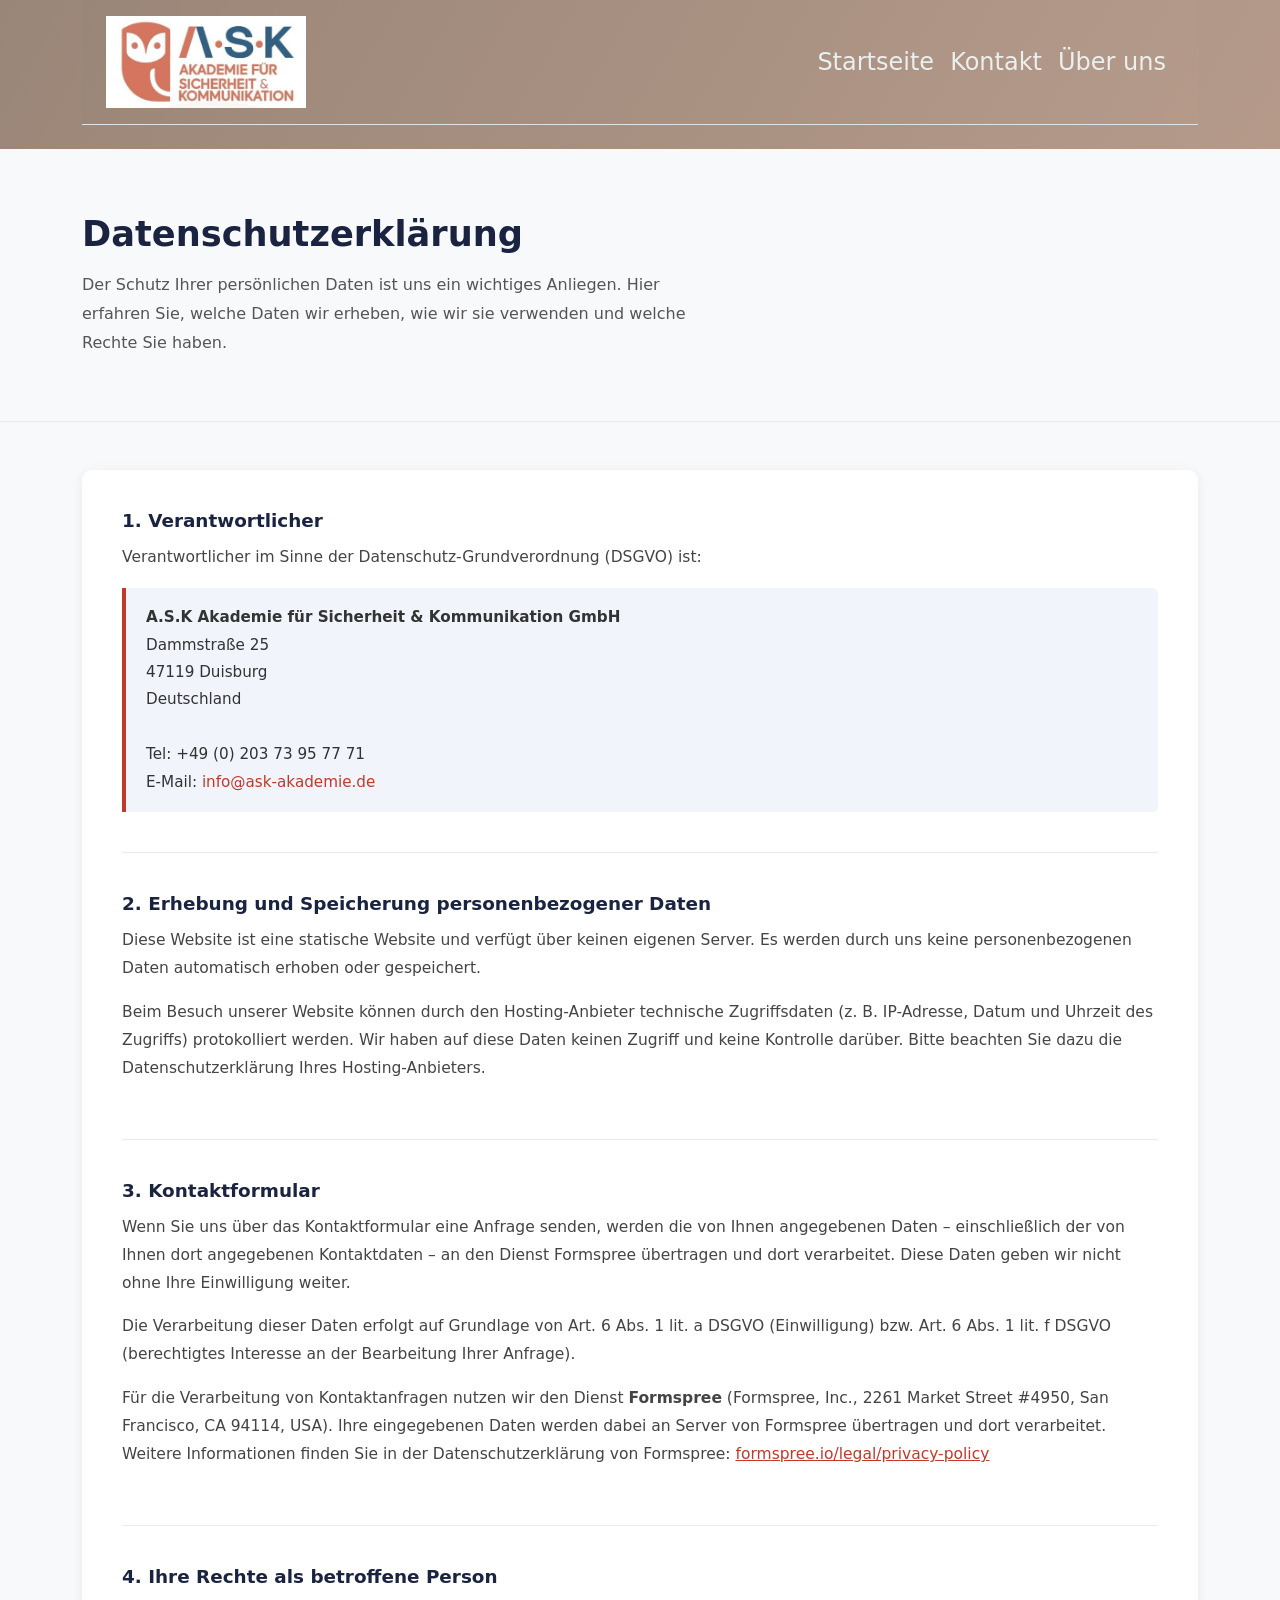
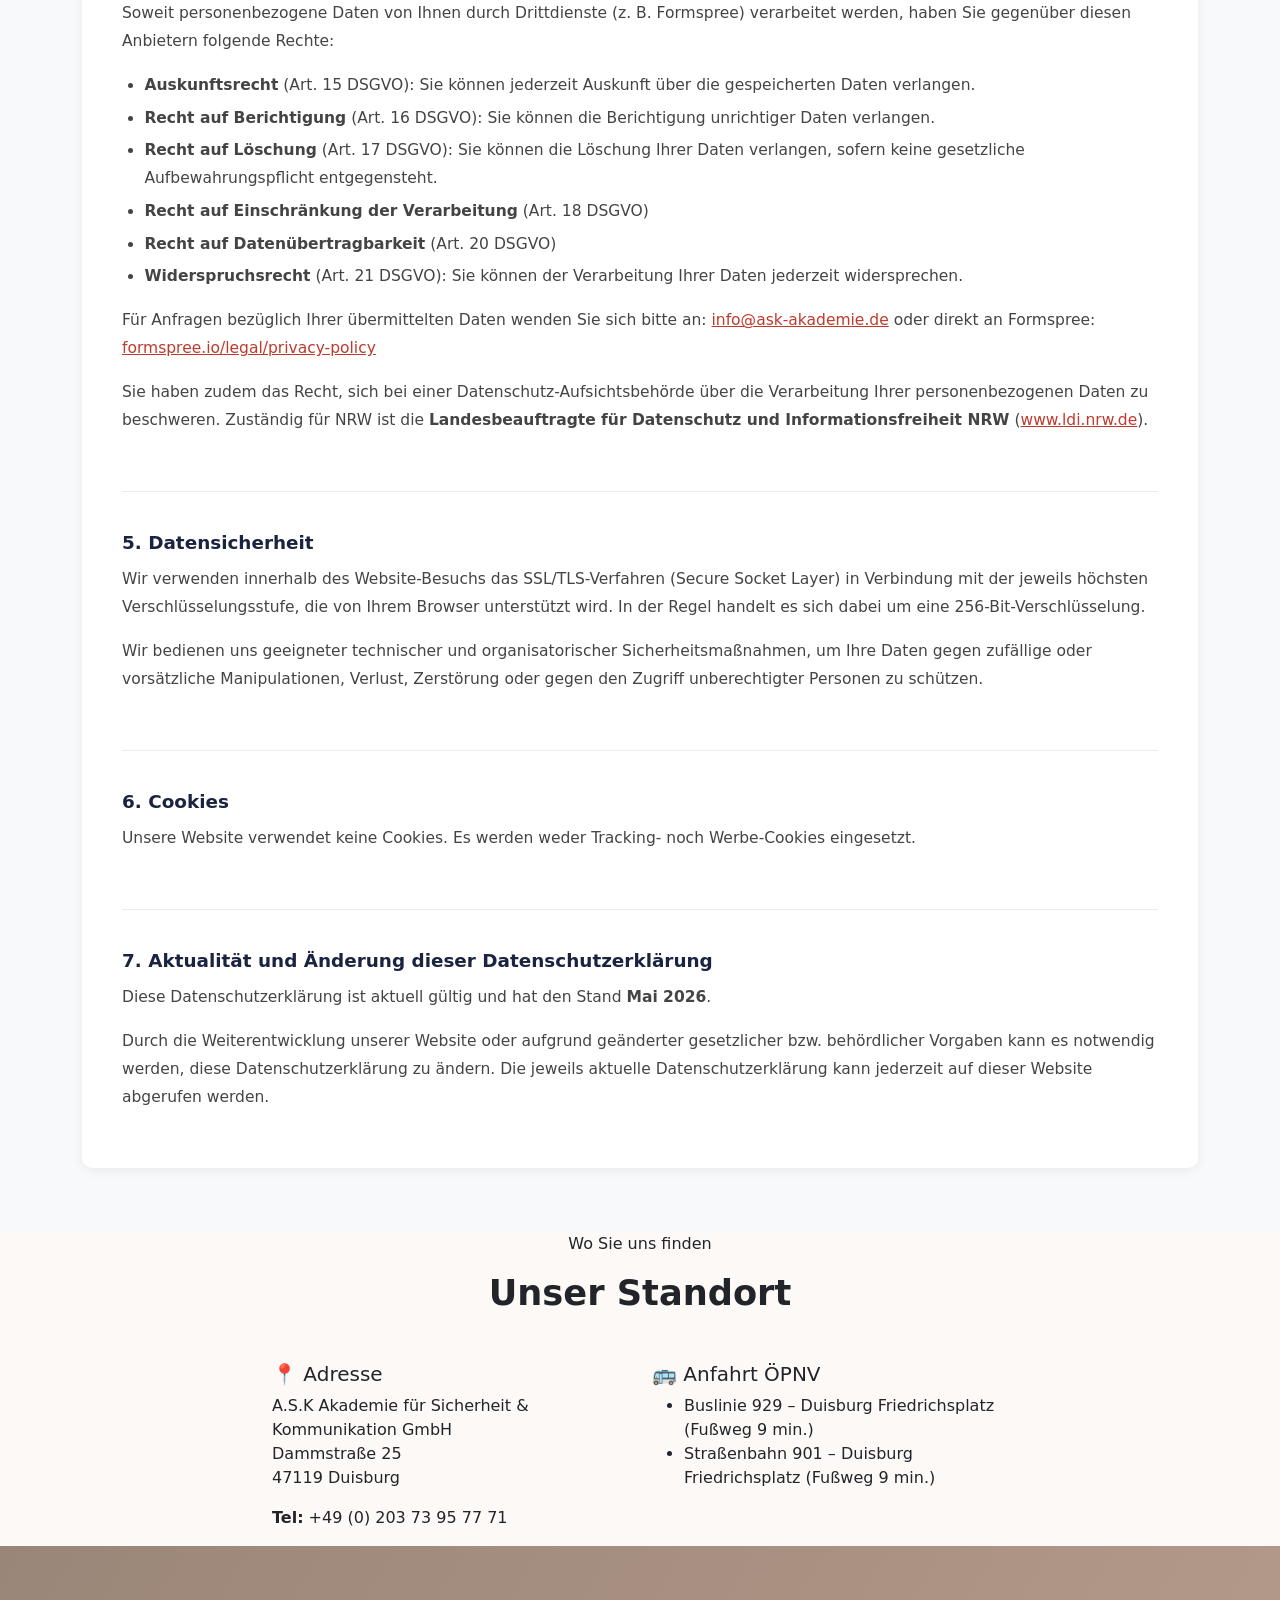
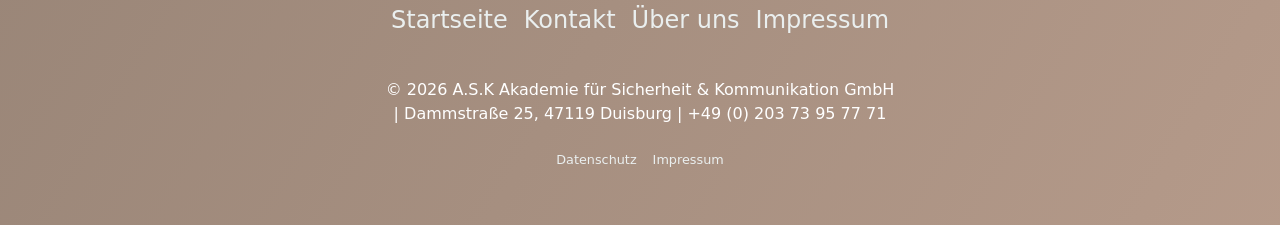
==== datenschutz.html @ 73c60afe "Add Datenschutzerklärung and Impressum pages; remove Leistungen page and update navigation" ====
<!doctype html>
<html lang="de">
  <head>
    <meta charset="UTF-8" />
    <meta name="viewport" content="width=device-width, initial-scale=1.0" />
    <title>Datenschutzerklärung | A.S.K Akademie</title>
    <link
      href="https://cdn.jsdelivr.net/npm/bootstrap@5.3.8/dist/css/bootstrap.min.css"
      rel="stylesheet"
      integrity="sha384-sRIl4kxILFvY47J16cr9ZwB07vP4J8+LH7qKQnuqkuIAvNWLzeN8tE5YBujZqJLB"
      crossorigin="anonymous"
    />
    <link rel="stylesheet" href="./css/style.css" />
    <link rel="stylesheet" href="./css/imp-dat.css" />
  </head>

  <body class="d-flex flex-column min-vh-100">
    <!-- Header -->
    <section class="gradient-background">
      <div class="container">
        <header
          class="navbar d-flex align-items-center justify-content-between py-3 px-4 mb-4 border-bottom gradient-background"
        >
          <a
            href="./index.html"
            class="d-inline-flex link-body-emphasis text-decoration-none"
          >
            <img class="logo" src="./assets/images/logo.png" alt="Logo" />
          </a>
          <button
            class="navbar-toggler d-md-none"
            type="button"
            data-bs-toggle="collapse"
            data-bs-target="#navMenu"
          >
            <span class="navbar-toggler-icon"></span>
          </button>
          <ul class="nav d-none d-md-flex" id="navDesktop">
            <li class="nav-item">
              <a href="index.html" class="nav-link px-2">Startseite</a>
            </li>
            <li class="nav-item">
              <a href="./kontakt.html" class="nav-link px-2">Kontakt</a>
            </li>
            <li class="nav-item">
              <a href="./uber-uns.html" class="nav-link px-2">Über uns</a>
            </li>
          </ul>
          <div class="collapse w-100 d-md-none" id="navMenu">
            <ul class="nav flex-column mt-2 text-end">
              <li class="nav-item">
                <a href="index.html" class="nav-link px-2">Startseite</a>
              </li>
              <li class="nav-item">
                <a href="./kontakt.html" class="nav-link px-2">Kontakt</a>
              </li>
              <li class="nav-item">
                <a href="./uber-uns.html" class="nav-link px-2">Über uns</a>
              </li>
            </ul>
          </div>
        </header>
      </div>
    </section>

    <main class="flex-grow-1">
      <!-- Hero -->
      <section class="hero-datenschutz">
        <div class="container">
          <h1>Datenschutzerklärung</h1>
          <p class="mt-3">
            Der Schutz Ihrer persönlichen Daten ist uns ein wichtiges Anliegen.
            Hier erfahren Sie, welche Daten wir erheben, wie wir sie verwenden
            und welche Rechte Sie haben.
          </p>
        </div>
      </section>

      <!-- Inhalt -->
      <section class="datenschutz-content">
        <div class="container">
          <div class="datenschutz-card">
            <!-- 1. Verantwortlicher -->
            <div class="section-block">
              <h2>1. Verantwortlicher</h2>
              <p>
                Verantwortlicher im Sinne der Datenschutz-Grundverordnung
                (DSGVO) ist:
              </p>
              <div class="info-box">
                <strong
                  >A.S.K Akademie für Sicherheit & Kommunikation GmbH</strong
                ><br />
                Dammstraße 25<br />
                47119 Duisburg<br />
                Deutschland<br /><br />
                Tel: +49 (0) 203 73 95 77 71<br />
                E-Mail:
                <a href="mailto:info@ask-akademie.de">info@ask-akademie.de</a>
              </div>
            </div>

            <!-- 2. Erhebung und Speicherung -->
            <div class="section-block">
              <h2>2. Erhebung und Speicherung personenbezogener Daten</h2>
              <p>
                Diese Website ist eine statische Website und verfügt über keinen
                eigenen Server. Es werden durch uns keine personenbezogenen
                Daten automatisch erhoben oder gespeichert.
              </p>
              <p>
                Beim Besuch unserer Website können durch den Hosting-Anbieter
                technische Zugriffsdaten (z. B. IP-Adresse, Datum und Uhrzeit
                des Zugriffs) protokolliert werden. Wir haben auf diese Daten
                keinen Zugriff und keine Kontrolle darüber. Bitte beachten Sie
                dazu die Datenschutzerklärung Ihres Hosting-Anbieters.
              </p>
            </div>

            <!-- 3. Kontaktformular -->
            <div class="section-block">
              <h2>3. Kontaktformular</h2>
              <p>
                Wenn Sie uns über das Kontaktformular eine Anfrage senden,
                werden die von Ihnen angegebenen Daten – einschließlich der von
                Ihnen dort angegebenen Kontaktdaten – an den Dienst Formspree
                übertragen und dort verarbeitet. Diese Daten geben wir nicht
                ohne Ihre Einwilligung weiter.
              </p>
              <p>
                Die Verarbeitung dieser Daten erfolgt auf Grundlage von Art. 6
                Abs. 1 lit. a DSGVO (Einwilligung) bzw. Art. 6 Abs. 1 lit. f
                DSGVO (berechtigtes Interesse an der Bearbeitung Ihrer Anfrage).
              </p>
              <p>
                Für die Verarbeitung von Kontaktanfragen nutzen wir den Dienst
                <strong>Formspree</strong> (Formspree, Inc., 2261 Market Street
                #4950, San Francisco, CA 94114, USA). Ihre eingegebenen Daten
                werden dabei an Server von Formspree übertragen und dort
                verarbeitet. Weitere Informationen finden Sie in der
                Datenschutzerklärung von Formspree:
                <a
                  href="https://formspree.io/legal/privacy-policy"
                  target="_blank"
                >
                  formspree.io/legal/privacy-policy
                </a>
              </p>
            </div>

            <!-- 4. Rechte -->
            <div class="section-block">
              <h2>4. Ihre Rechte als betroffene Person</h2>
              <p>
                Soweit personenbezogene Daten von Ihnen durch Drittdienste (z.
                B. Formspree) verarbeitet werden, haben Sie gegenüber diesen
                Anbietern folgende Rechte:
              </p>
              <ul>
                <li>
                  <strong>Auskunftsrecht</strong> (Art. 15 DSGVO): Sie können
                  jederzeit Auskunft über die gespeicherten Daten verlangen.
                </li>
                <li>
                  <strong>Recht auf Berichtigung</strong> (Art. 16 DSGVO): Sie
                  können die Berichtigung unrichtiger Daten verlangen.
                </li>
                <li>
                  <strong>Recht auf Löschung</strong> (Art. 17 DSGVO): Sie
                  können die Löschung Ihrer Daten verlangen, sofern keine
                  gesetzliche Aufbewahrungspflicht entgegensteht.
                </li>
                <li>
                  <strong>Recht auf Einschränkung der Verarbeitung</strong>
                  (Art. 18 DSGVO)
                </li>
                <li>
                  <strong>Recht auf Datenübertragbarkeit</strong> (Art. 20
                  DSGVO)
                </li>
                <li>
                  <strong>Widerspruchsrecht</strong> (Art. 21 DSGVO): Sie können
                  der Verarbeitung Ihrer Daten jederzeit widersprechen.
                </li>
              </ul>
              <p class="mt-2">
                Für Anfragen bezüglich Ihrer übermittelten Daten wenden Sie sich
                bitte an:
                <a href="mailto:info@ask-akademie.de">info@ask-akademie.de</a>
                oder direkt an Formspree:
                <a
                  href="https://formspree.io/legal/privacy-policy"
                  target="_blank"
                >
                  formspree.io/legal/privacy-policy
                </a>
              </p>
              <p>
                Sie haben zudem das Recht, sich bei einer
                Datenschutz-Aufsichtsbehörde über die Verarbeitung Ihrer
                personenbezogenen Daten zu beschweren. Zuständig für NRW ist die
                <strong
                  >Landesbeauftragte für Datenschutz und Informationsfreiheit
                  NRW</strong
                >
                (<a href="https://www.ldi.nrw.de" target="_blank"
                  >www.ldi.nrw.de</a
                >).
              </p>
            </div>

            <!-- 5. Datensicherheit -->
            <div class="section-block">
              <h2>5. Datensicherheit</h2>
              <p>
                Wir verwenden innerhalb des Website-Besuchs das
                SSL/TLS-Verfahren (Secure Socket Layer) in Verbindung mit der
                jeweils höchsten Verschlüsselungsstufe, die von Ihrem Browser
                unterstützt wird. In der Regel handelt es sich dabei um eine
                256-Bit-Verschlüsselung.
              </p>
              <p>
                Wir bedienen uns geeigneter technischer und organisatorischer
                Sicherheitsmaßnahmen, um Ihre Daten gegen zufällige oder
                vorsätzliche Manipulationen, Verlust, Zerstörung oder gegen den
                Zugriff unberechtigter Personen zu schützen.
              </p>
            </div>

            <!-- 6. Cookies -->
            <div class="section-block">
              <h2>6. Cookies</h2>
              <p>
                Unsere Website verwendet keine Cookies. Es werden weder
                Tracking- noch Werbe-Cookies eingesetzt.
              </p>
            </div>

            <!-- 7. Aktualität -->
            <div class="section-block">
              <h2>7. Aktualität und Änderung dieser Datenschutzerklärung</h2>
              <p>
                Diese Datenschutzerklärung ist aktuell gültig und hat den Stand
                <strong>Mai 2026</strong>.
              </p>
              <p>
                Durch die Weiterentwicklung unserer Website oder aufgrund
                geänderter gesetzlicher bzw. behördlicher Vorgaben kann es
                notwendig werden, diese Datenschutzerklärung zu ändern. Die
                jeweils aktuelle Datenschutzerklärung kann jederzeit auf dieser
                Website abgerufen werden.
              </p>
            </div>
          </div>
        </div>
      </section>
    </main>

    <!-- Standort -->
    <section class="section-standort">
      <div class="container">
        <div class="text-center mb-5">
          <p class="section-label">Wo Sie uns finden</p>
          <h2 style="font-size: clamp(1.5rem, 3vw, 2.2rem); font-weight: 700">
            Unser Standort
          </h2>
        </div>
        <div class="row g-4 justify-content-center">
          <div class="col-md-4">
            <div class="standort-card">
              <h5>📍 Adresse</h5>
              <p>
                A.S.K Akademie für Sicherheit & Kommunikation GmbH<br />
                Dammstraße 25<br />47119 Duisburg
              </p>
              <p><strong>Tel:</strong> +49 (0) 203 73 95 77 71</p>
            </div>
          </div>
          <div class="col-md-4">
            <div class="standort-card">
              <h5>🚌 Anfahrt ÖPNV</h5>
              <ul>
                <li>Buslinie 929 – Duisburg Friedrichsplatz (Fußweg 9 min.)</li>
                <li>
                  Straßenbahn 901 – Duisburg Friedrichsplatz (Fußweg 9 min.)
                </li>
              </ul>
            </div>
          </div>
        </div>
      </div>
    </section>

    <!-- Footer -->
    <footer class="gradient-background px-4 py-5">
      <div class="container">
        <ul class="nav justify-content-center pb-3 mb-3">
          <li class="nav-item">
            <a href="index.html" class="nav-link px-2">Startseite</a>
          </li>
          <li class="nav-item">
            <a href="kontakt.html" class="nav-link px-2">Kontakt</a>
          </li>
          <li class="nav-item">
            <a href="uber-uns.html" class="nav-link px-2">Über uns</a>
          </li>
          <li class="nav-item">
            <a href="./impressum.html" class="nav-link px-2">Impressum</a>
          </li>
        </ul>
        <p class="text-center text-white">
          © 2026 A.S.K Akademie für Sicherheit & Kommunikation GmbH <br />|
          Dammstraße 25, 47119 Duisburg | +49 (0) 203 73 95 77 71 <br />
        </p>
        <ul class="nav justify-content-center mt-2 footer-legal">
          <li class="nav-item">
            <a href="./datenschutz.html" class="nav-link px-2">Datenschutz</a>
          </li>
          <li class="nav-item">
            <a href="./impressum.html" class="nav-link px-2">Impressum</a>
          </li>
        </ul>
      </div>
    </footer>

    <script
      src="https://cdn.jsdelivr.net/npm/bootstrap@5.3.8/dist/js/bootstrap.bundle.min.js"
      integrity="sha384-FKyoEForCGlyvwx9Hj09JcYn3nv7wiPVlz7YYwJrWVcXK/BmnVDxM+D2scQbITxI"
      crossorigin="anonymous"
    ></script>
  </body>
</html>
---- css/style.css ----
.gradient-background {
  background: linear-gradient(300deg, #caaa98, #9a8678);
  background-size: 180% 180%;
  animation: gradient-animation 18s ease infinite;
}

h3 {
  color: azure;
}

hr {
  width: 60px;
  border: 2px solid #e8d5c8;
}
body {
  background-color: #fdf9f7;
}
img {
  height: auto;
  max-width: 100%;
}

@keyframes gradient-animation {
  0% {
    background-position: 0% 50%;
  }
  50% {
    background-position: 100% 50%;
  }
  100% {
    background-position: 0% 50%;
  }
}

.logo {
  width: 100%;
  max-width: 200px;
  height: auto;
}

.start-img {
  height: auto;
  max-height: 1200px;
  width: 100%;
  object-fit: cover;
}

.position-absolute h1,
.position-absolute p {
  text-shadow: 2px 2px 8px rgba(0, 0, 0, 0.8);
}

.btn-primary {
  background-color: #caaa98;
  border-color: #9a8678;
}

.qualifikation {
  background-color: #f5f5f5;
}

.img-leistung {
  width: 100%;
  height: 50vh;
  object-fit: cover;
}

.nav-link {
  color: #eaefef;
  font-size: 1.5rem;
}

.card-img-top {
  height: 225px;
  object-fit: cover;
}

.login-container {
  min-height: 100vh;
}

.login-card {
  width: 100%;
  max-width: 400px;
}

/* Carousel */
#mainCarousel {
  width: 70%;
  margin: 20px auto;
  position: relative;
}

.carousel-item img {
  width: 100%;
  height: auto;
  max-height: 650px;
  object-fit: contain;
}

.carousel-text-box {
  position: absolute;
  bottom: 0;
  left: 0;
  width: 30%;
  background-color: rgba(15, 20, 35, 0.6);
  color: white;
  padding: clamp(8px, 2%, 24px);
  z-index: 10;
}
.carousel-text-box h5 {
  font-size: clamp(0.7rem, 1.5vw, 1.1rem);
  margin-bottom: 10px;
  font-weight: 700;
}

.carousel-text-box p {
  font-size: clamp(0.6rem, 1vw, 0.9rem);
  margin-bottom: 12px;
  line-height: 1.6;
}

.carousel-text-box a {
  font-size: clamp(0.6rem, 1vw, 0.9rem);
  color: white;
  font-weight: 600;
  text-decoration: underline;
}

.carousel-control-prev,
.carousel-control-next {
  background-color: rgba(0, 0, 0, 1);
  border-radius: 50%;
  width: 40px;
  height: 40px;
  top: 50%;
  z-index: 30;
}

.carousel-control-prev-icon,
.carousel-control-next-icon {
  filter: invert(0);
}

/* Handy */
@media (max-width: 768px) {
  #mainCarousel {
    width: 100%;
    margin: 0;
  }

  .carousel-item img {
    width: 100%;
    height: 250px;
    object-fit: cover;
    display: block;
  }

  .carousel-text-box {
    position: relative;
    width: 100%;
    padding: 10px 12px;
    background-color: rgba(0, 0, 0, 0.2);
    color: white;
  }

  .carousel-text-box h5 {
    font-size: 0.85rem;
    margin-bottom: 4px;
  }

  .carousel-text-box a {
    font-size: 0.75rem;
  }
}

/* Testimonial Carousel */

#testimonialCarousel .carousel-control-prev,
#testimonialCarousel .carousel-control-next {
  width: 30px;
  filter: invert(0);
}

.footer-legal a {
  font-size: 0.8rem;
}
---- css/imp-dat.css ----
/* ── Hero ── */
.hero-datenschutz {
  background-color: #f8f9fa;
  padding: 4rem 0 3rem;
  border-bottom: 1px solid #e9ecef;
}

.hero-datenschutz h1 {
  font-size: clamp(1.6rem, 3vw, 2.2rem);
  font-weight: 700;
  color: #1a2340;
}

.hero-datenschutz p {
  color: #555;
  max-width: 620px;
  line-height: 1.8;
}

/* ── Inhalt ── */
.datenschutz-content {
  padding: 3rem 0 4rem;
  background-color: #f8f9fa;
}

.datenschutz-card {
  background: #fff;
  border-radius: 10px;
  box-shadow: 0 2px 12px rgba(0, 0, 0, 0.07);
  padding: 2.5rem;
}

.section-block {
  margin-bottom: 2.5rem;
  padding-bottom: 2.5rem;
  border-bottom: 1px solid #e9ecef;
}

.section-block:last-child {
  margin-bottom: 0;
  padding-bottom: 0;
  border-bottom: none;
}

.section-block h2 {
  font-size: 1.15rem;
  font-weight: 700;
  color: #1a2340;
  margin-bottom: 0.75rem;
  display: flex;
  align-items: center;
  gap: 0.5rem;
}

.section-block p,
.section-block li {
  color: #444;
  line-height: 1.8;
  font-size: 0.97rem;
}

.section-block ul {
  padding-left: 1.4rem;
}

.section-block ul li {
  margin-bottom: 0.3rem;
}

.info-box {
  background-color: #f1f4fb;
  border-left: 4px solid #c0392b;
  border-radius: 0 6px 6px 0;
  padding: 1rem 1.25rem;
  margin-top: 1rem;
  font-size: 0.95rem;
  color: #333;
  line-height: 1.8;
}

.info-box a {
  color: #c0392b;
  text-decoration: none;
}

.info-box a:hover {
  text-decoration: underline;
}

.section-block a {
  color: #c0392b;
}
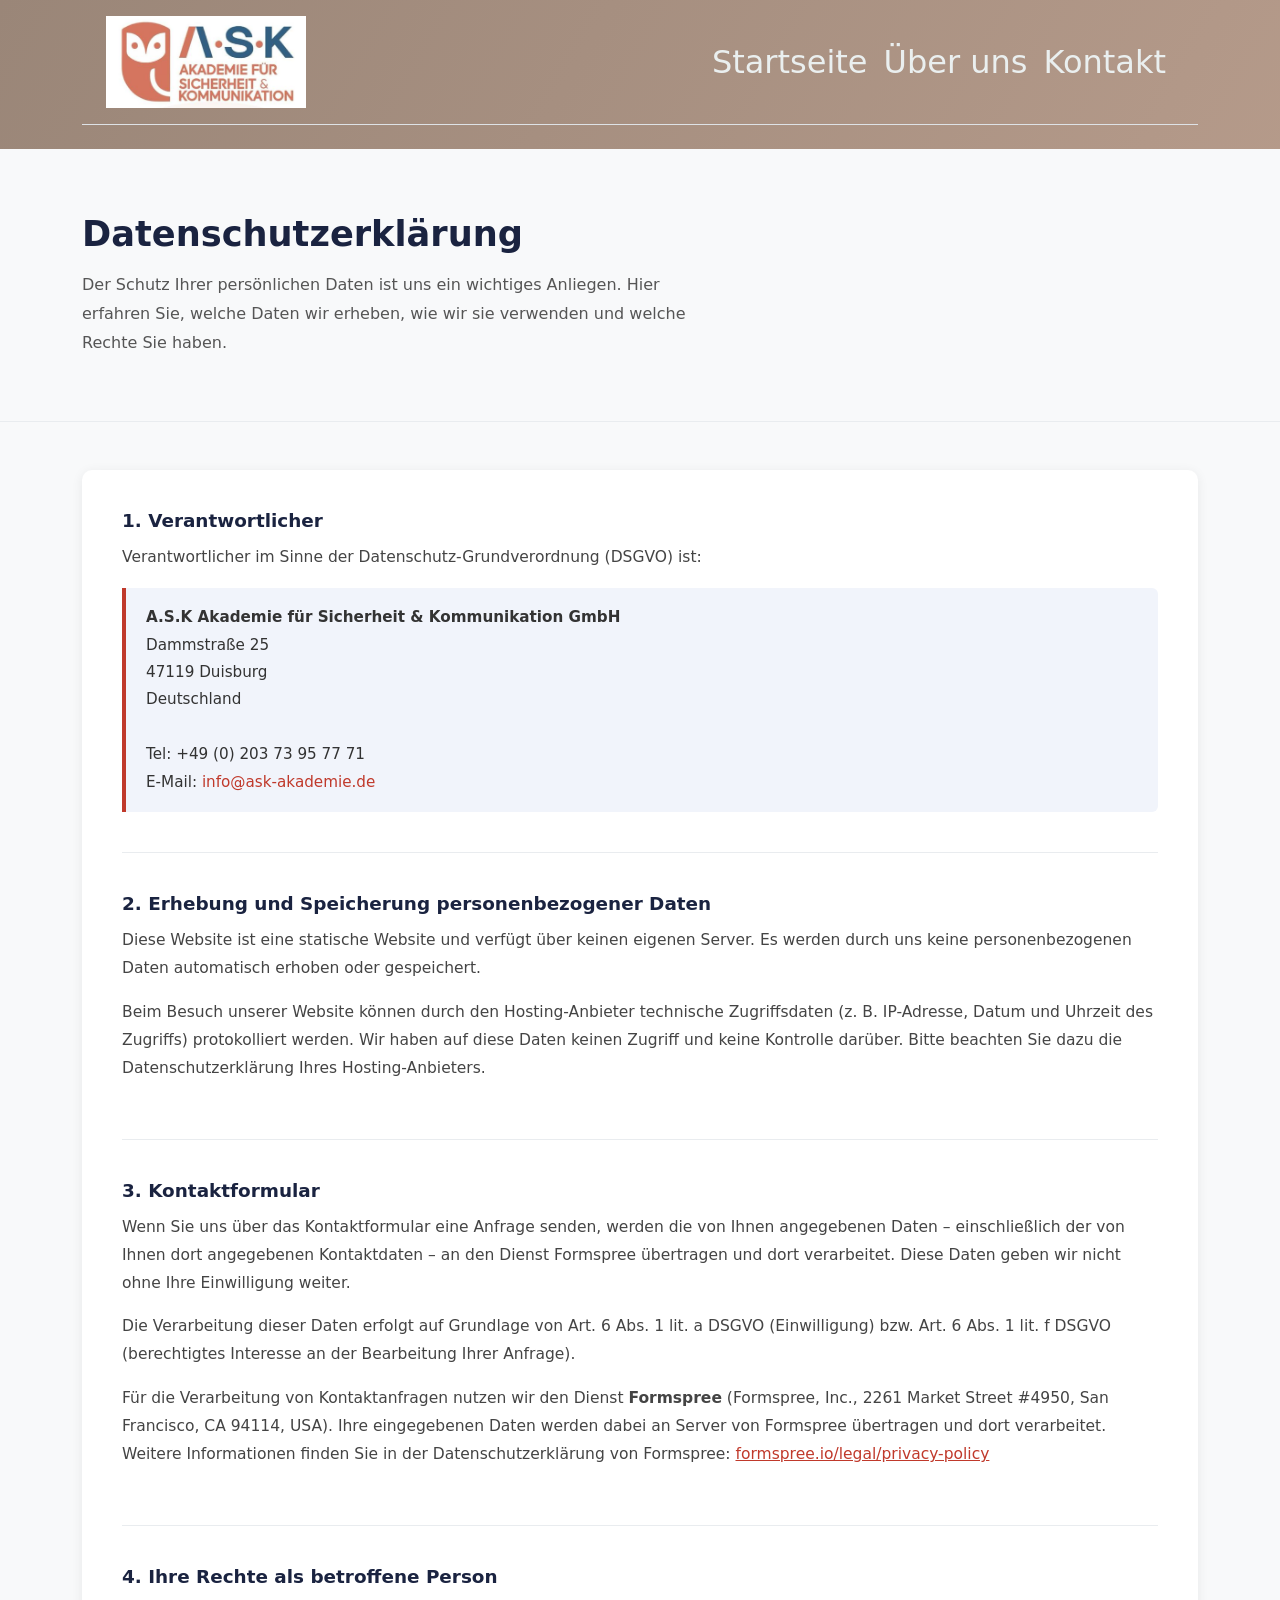
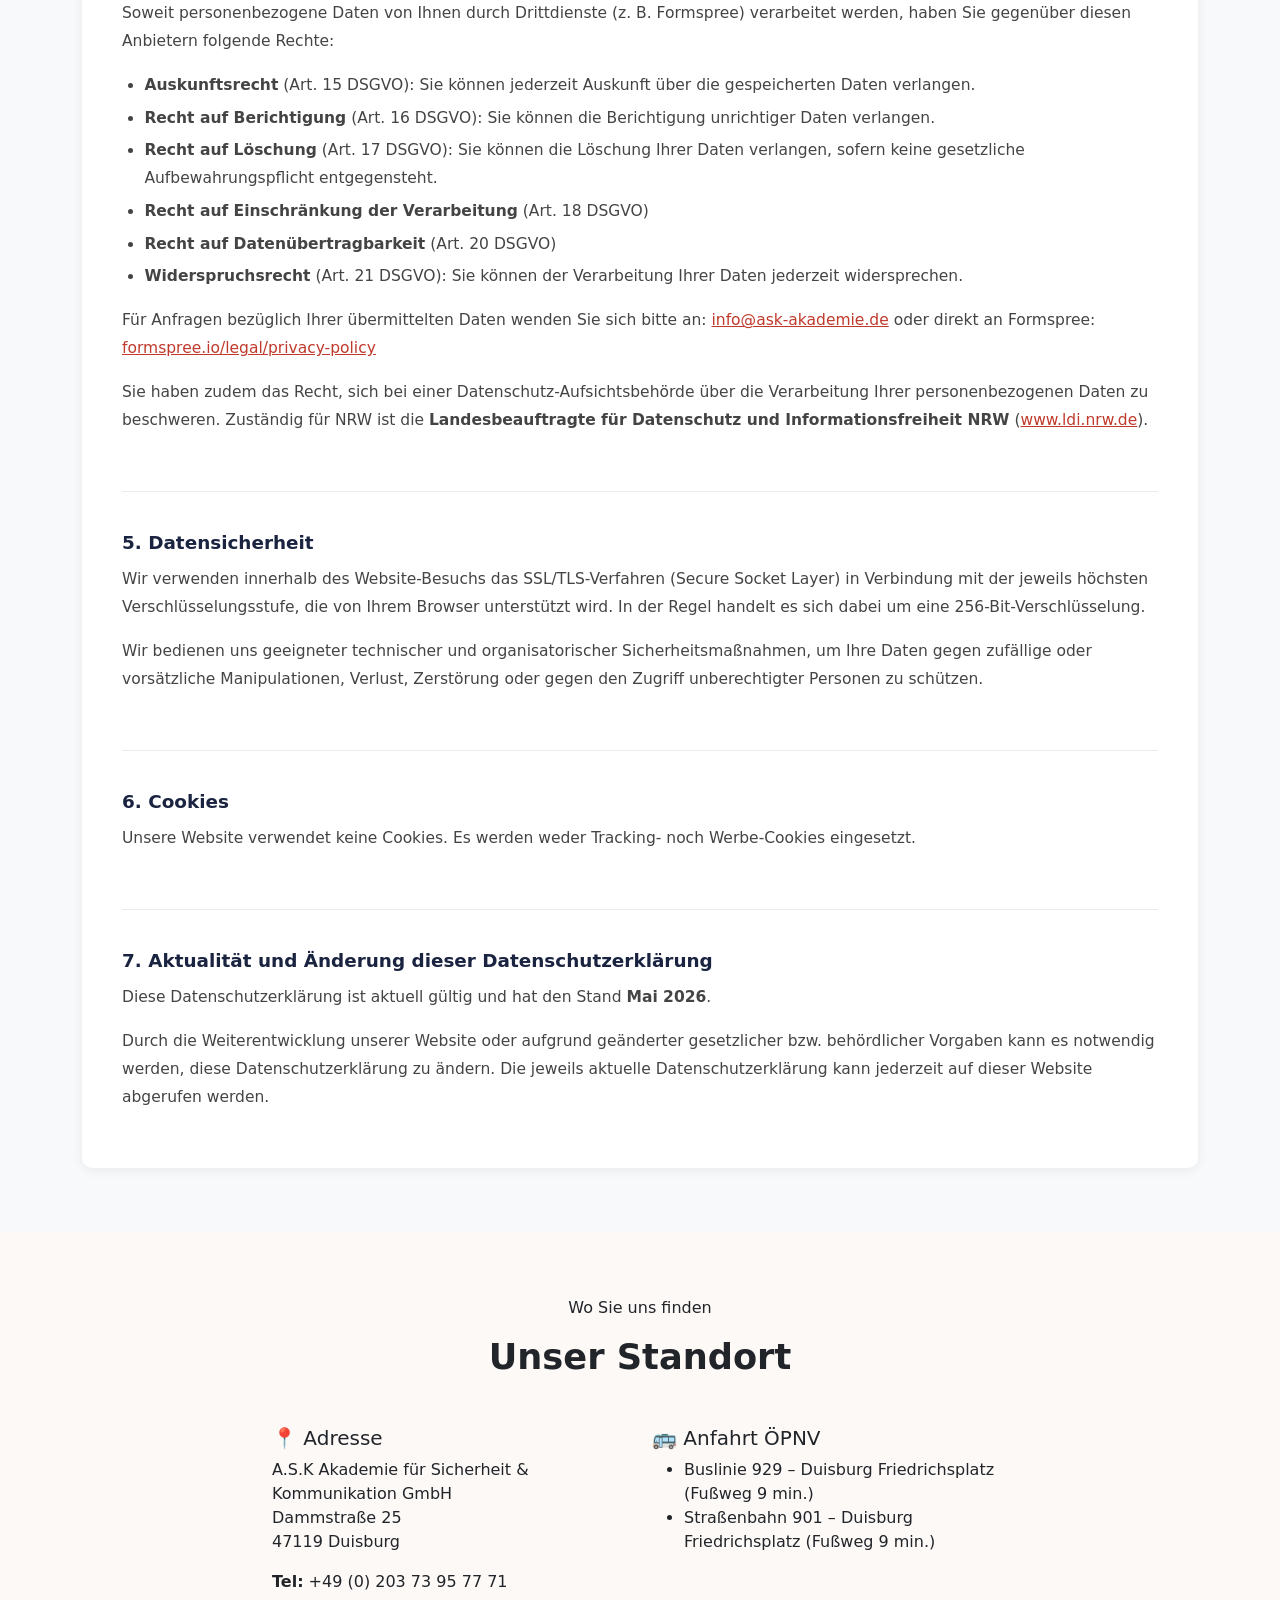
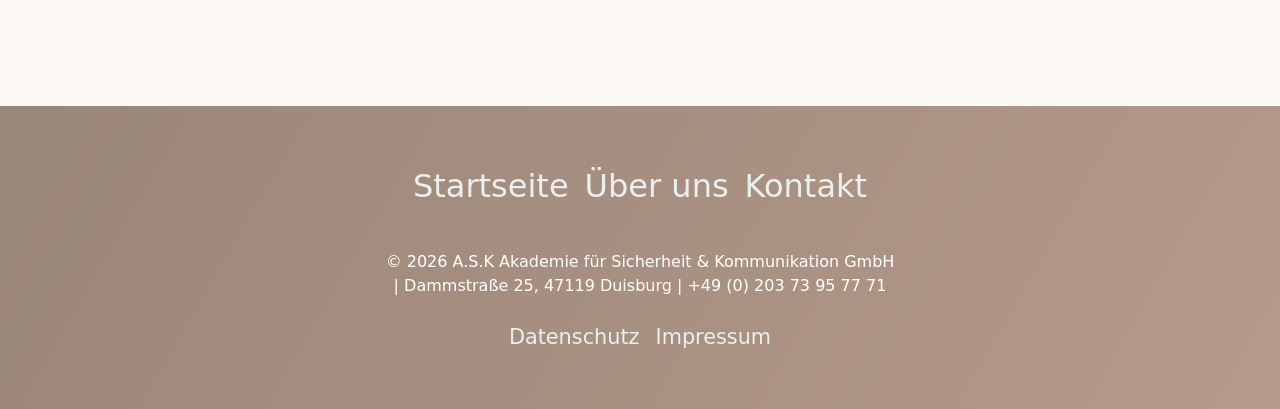
==== commit ffa3bd5e: "Remove unused images and update navigation links between "Kontakt" and "Über uns" pages" ====
--- a/datenschutz.html
+++ b/datenschutz.html
@@ -19,7 +19,7 @@
     <section class="gradient-background">
       <div class="container">
         <header
-          class="navbar d-flex align-items-center justify-content-between py-3 px-4 mb-4 border-bottom gradient-background"
+          class="navbar d-flex align-items-center justify-content-between py-3 px-4 mb-4 border-bottom"
         >
           <a
             href="./index.html"
@@ -40,10 +40,10 @@
               <a href="index.html" class="nav-link px-2">Startseite</a>
             </li>
             <li class="nav-item">
-              <a href="./kontakt.html" class="nav-link px-2">Kontakt</a>
+              <a href="./uber-uns.html" class="nav-link px-2">Über uns</a>
             </li>
             <li class="nav-item">
-              <a href="./uber-uns.html" class="nav-link px-2">Über uns</a>
+              <a href="./kontakt.html" class="nav-link px-2">Kontakt</a>
             </li>
           </ul>
           <div class="collapse w-100 d-md-none" id="navMenu">
@@ -52,10 +52,10 @@
                 <a href="index.html" class="nav-link px-2">Startseite</a>
               </li>
               <li class="nav-item">
-                <a href="./kontakt.html" class="nav-link px-2">Kontakt</a>
+                <a href="./uber-uns.html" class="nav-link px-2">Über uns</a>
               </li>
               <li class="nav-item">
-                <a href="./uber-uns.html" class="nav-link px-2">Über uns</a>
+                <a href="./kontakt.html" class="nav-link px-2">Kontakt</a>
               </li>
             </ul>
           </div>
@@ -299,13 +299,10 @@
             <a href="index.html" class="nav-link px-2">Startseite</a>
           </li>
           <li class="nav-item">
+            <a href="uber-uns.html" class="nav-link px-2">Über uns</a>
+          </li>
+          <li class="nav-item">
             <a href="kontakt.html" class="nav-link px-2">Kontakt</a>
-          </li>
-          <li class="nav-item">
-            <a href="uber-uns.html" class="nav-link px-2">Über uns</a>
-          </li>
-          <li class="nav-item">
-            <a href="./impressum.html" class="nav-link px-2">Impressum</a>
           </li>
         </ul>
         <p class="text-center text-white">
--- a/css/style.css
+++ b/css/style.css
@@ -2,6 +2,18 @@
   background: linear-gradient(300deg, #caaa98, #9a8678);
   background-size: 180% 180%;
   animation: gradient-animation 18s ease infinite;
+}
+
+@keyframes gradient-animation {
+  0% {
+    background-position: 0% 50%;
+  }
+  50% {
+    background-position: 100% 50%;
+  }
+  100% {
+    background-position: 0% 50%;
+  }
 }
 
 h3 {
@@ -18,18 +30,6 @@
 img {
   height: auto;
   max-width: 100%;
-}
-
-@keyframes gradient-animation {
-  0% {
-    background-position: 0% 50%;
-  }
-  50% {
-    background-position: 100% 50%;
-  }
-  100% {
-    background-position: 0% 50%;
-  }
 }
 
 .logo {
@@ -67,7 +67,7 @@
 
 .nav-link {
   color: #eaefef;
-  font-size: 1.5rem;
+  font-size: 2rem;
 }
 
 .card-img-top {
@@ -183,5 +183,5 @@
 }
 
 .footer-legal a {
-  font-size: 0.8rem;
+  font-size: 1.3rem;
 }
--- a/css/imp-dat.css
+++ b/css/imp-dat.css
@@ -90,3 +90,8 @@
 .section-block a {
   color: #c0392b;
 }
+
+.section-standort {
+  padding: 4rem 0;
+  margin-bottom: 2rem;
+}
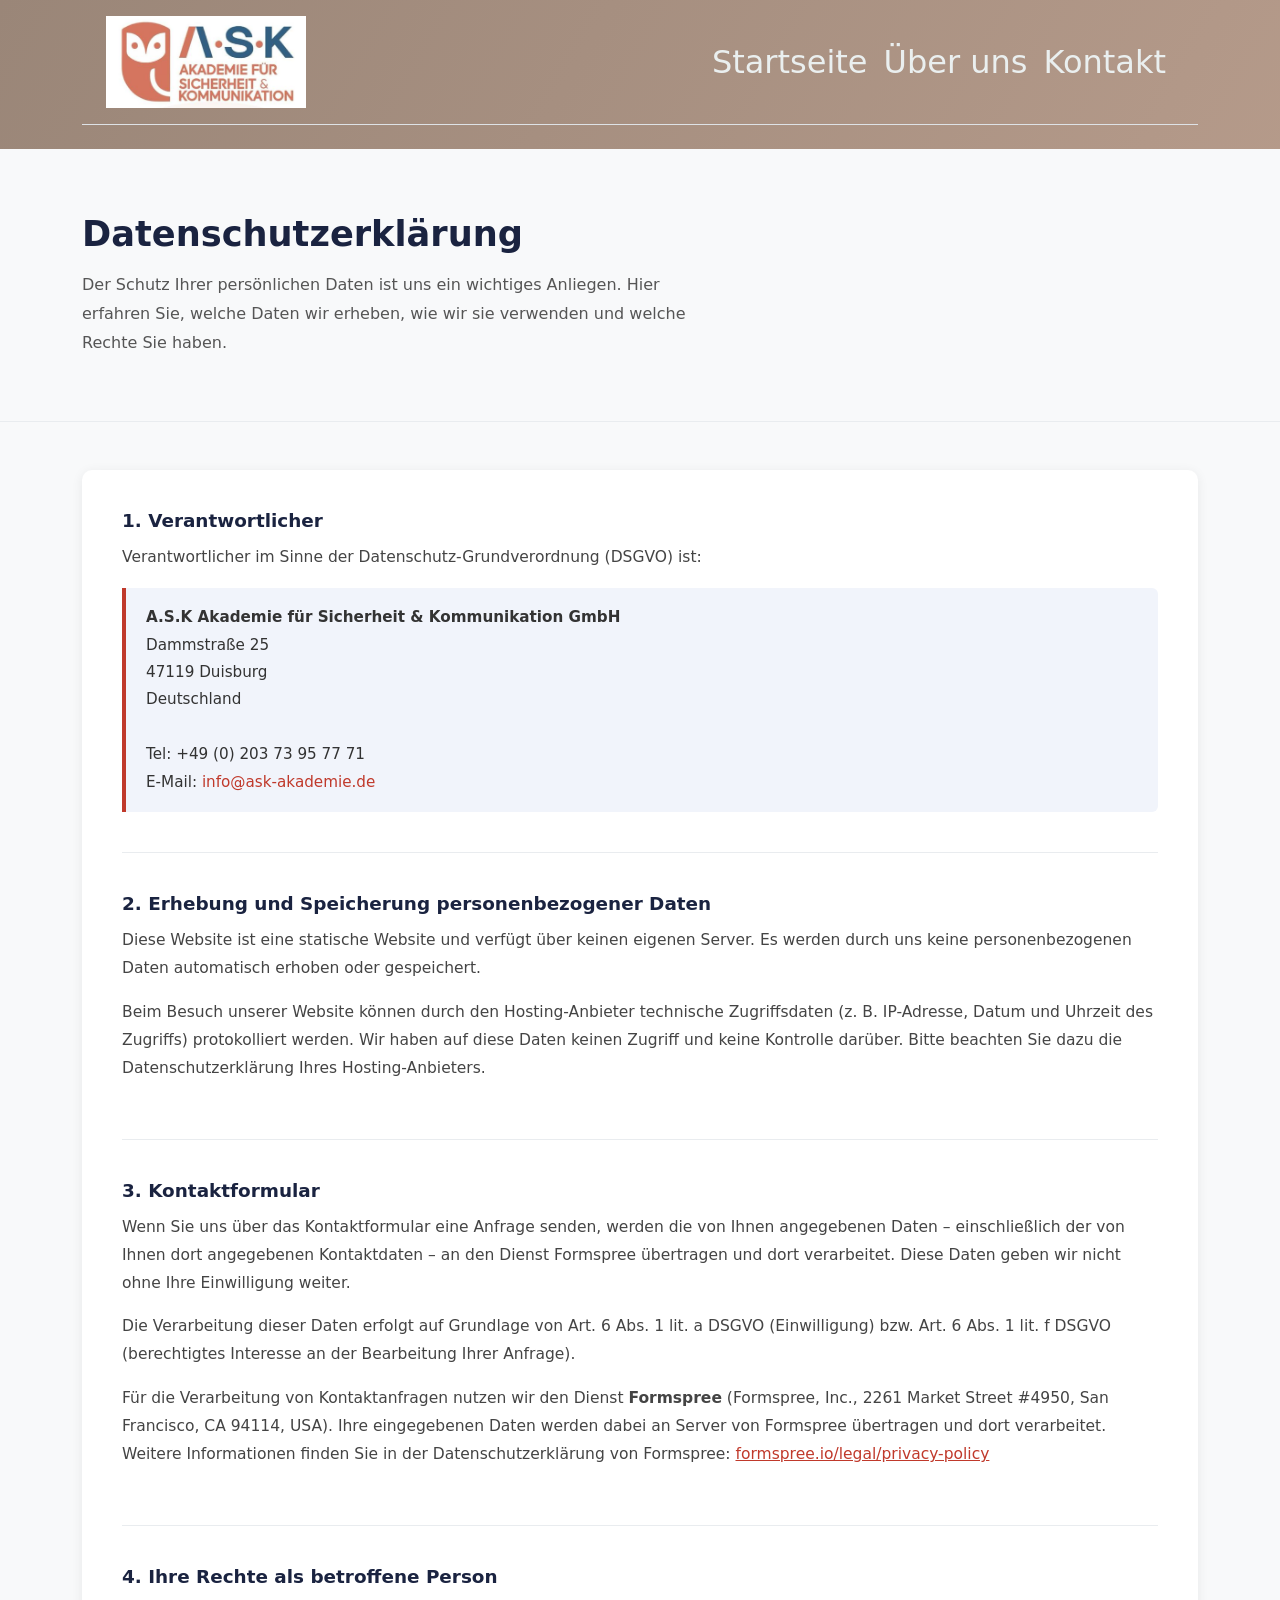
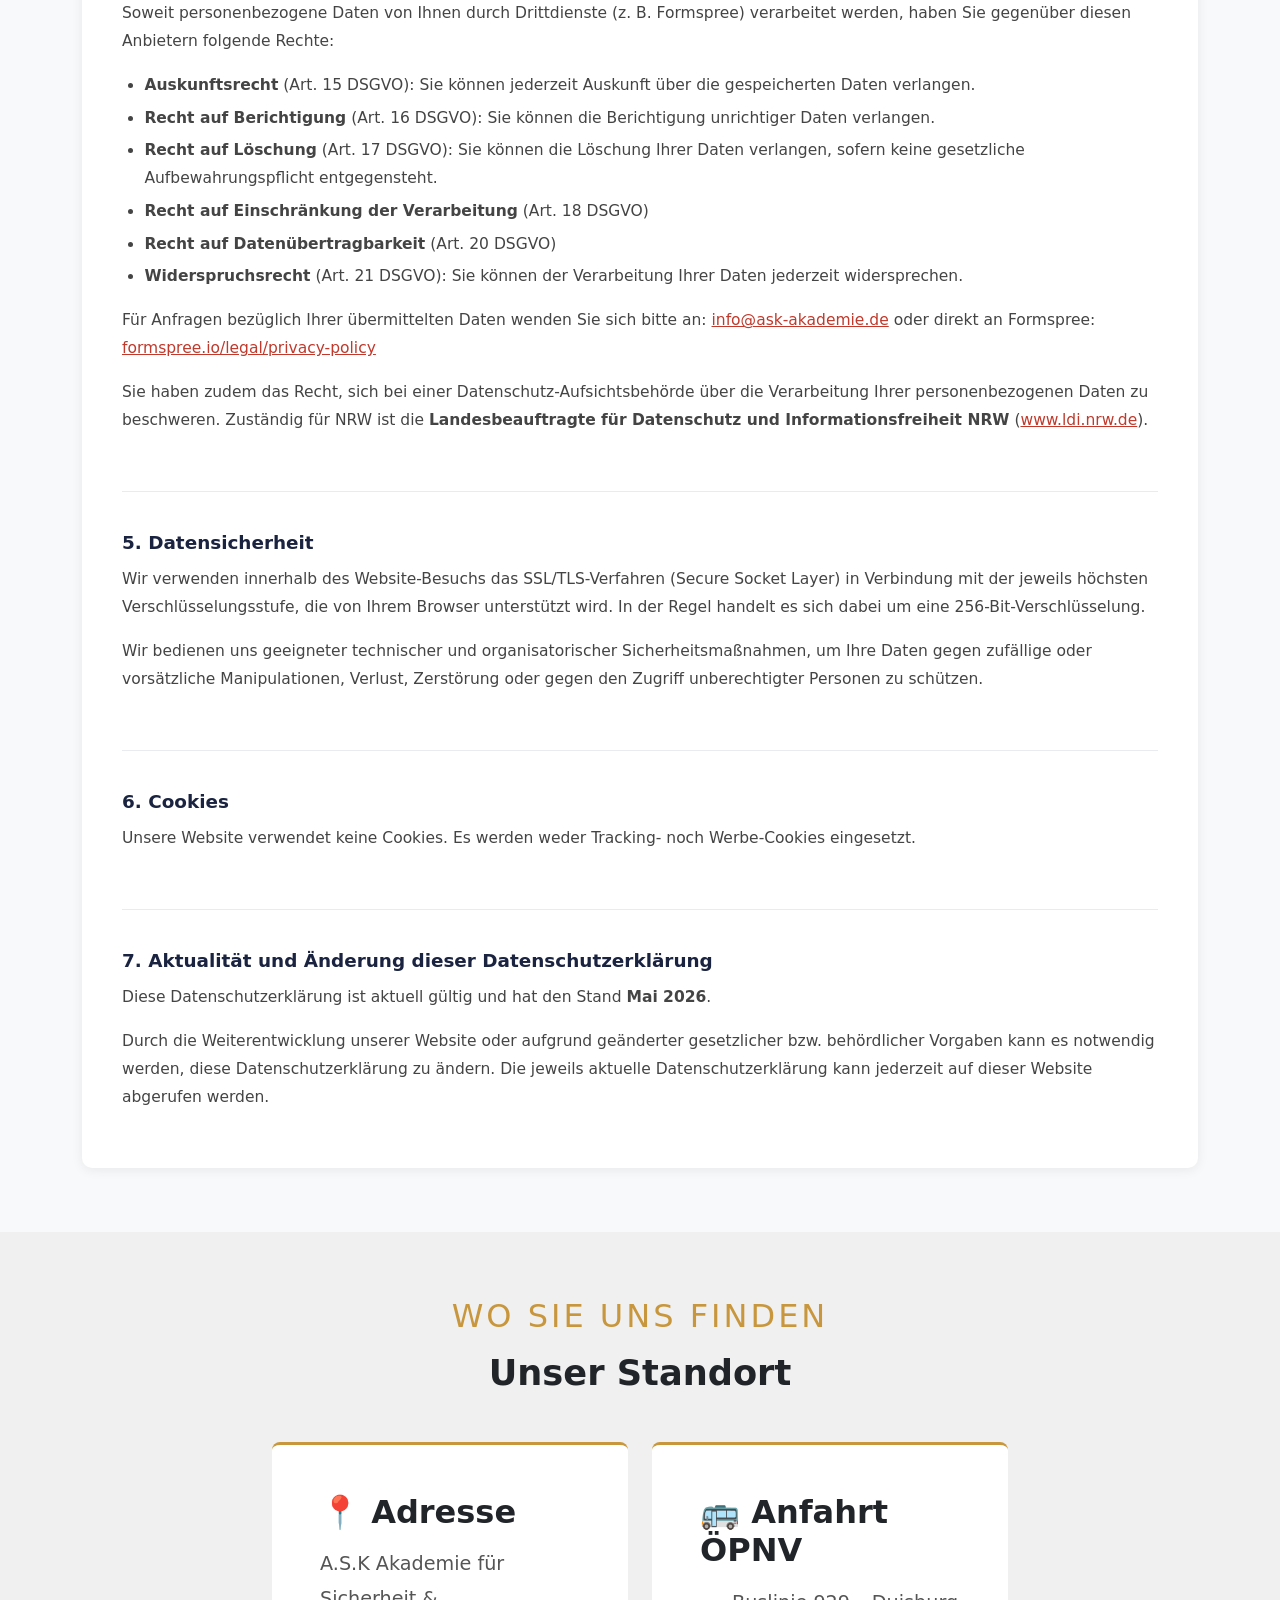
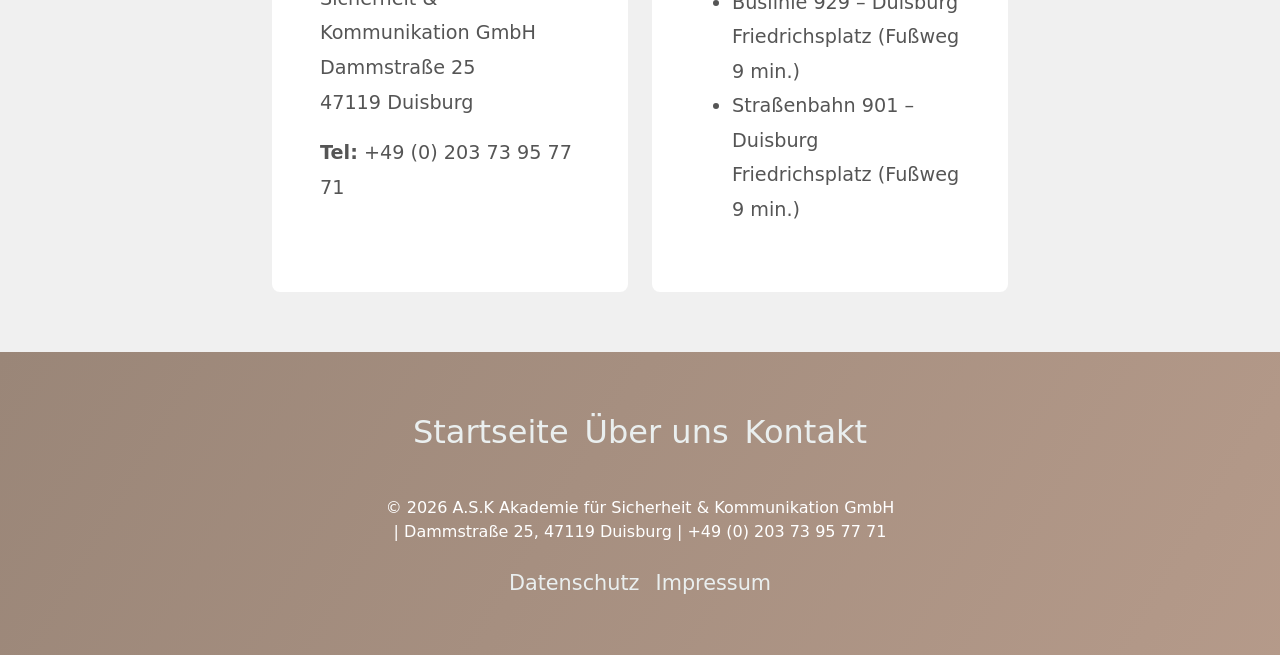
==== commit bb4ccfef: "Refactor HTML structure and improve accessibility across multiple pages - Updated header sections to" ====
--- a/datenschutz.html
+++ b/datenschutz.html
@@ -4,29 +4,37 @@
     <meta charset="UTF-8" />
     <meta name="viewport" content="width=device-width, initial-scale=1.0" />
     <title>Datenschutzerklärung | A.S.K Akademie</title>
+
+    <!-- Bootstrap CSS -->
     <link
       href="https://cdn.jsdelivr.net/npm/bootstrap@5.3.8/dist/css/bootstrap.min.css"
       rel="stylesheet"
       integrity="sha384-sRIl4kxILFvY47J16cr9ZwB07vP4J8+LH7qKQnuqkuIAvNWLzeN8tE5YBujZqJLB"
       crossorigin="anonymous"
     />
+
+    <!-- Eigenes Stylesheet -->
     <link rel="stylesheet" href="./css/style.css" />
-    <link rel="stylesheet" href="./css/imp-dat.css" />
   </head>
 
   <body class="d-flex flex-column min-vh-100">
-    <!-- Header -->
+    <!-- ============================================================
+         HEADER – Navigation
+         ============================================================ -->
     <section class="gradient-background">
       <div class="container">
         <header
           class="navbar d-flex align-items-center justify-content-between py-3 px-4 mb-4 border-bottom"
         >
+          <!-- Logo -->
           <a
             href="./index.html"
             class="d-inline-flex link-body-emphasis text-decoration-none"
           >
             <img class="logo" src="./assets/images/logo.png" alt="Logo" />
           </a>
+
+          <!-- Hamburger-Menü (mobil) -->
           <button
             class="navbar-toggler d-md-none"
             type="button"
@@ -35,6 +43,8 @@
           >
             <span class="navbar-toggler-icon"></span>
           </button>
+
+          <!-- Desktop-Navigation -->
           <ul class="nav d-none d-md-flex" id="navDesktop">
             <li class="nav-item">
               <a href="index.html" class="nav-link px-2">Startseite</a>
@@ -46,6 +56,8 @@
               <a href="./kontakt.html" class="nav-link px-2">Kontakt</a>
             </li>
           </ul>
+
+          <!-- Mobile Navigation (aufklappbar) -->
           <div class="collapse w-100 d-md-none" id="navMenu">
             <ul class="nav flex-column mt-2 text-end">
               <li class="nav-item">
@@ -63,6 +75,9 @@
       </div>
     </section>
 
+    <!-- ============================================================
+         MAIN – Hauptinhalt
+         ============================================================ -->
     <main class="flex-grow-1">
       <!-- Hero -->
       <section class="hero-datenschutz">
@@ -76,7 +91,7 @@
         </div>
       </section>
 
-      <!-- Inhalt -->
+      <!-- Datenschutz-Inhalt -->
       <section class="datenschutz-content">
         <div class="container">
           <div class="datenschutz-card">
@@ -148,7 +163,7 @@
               </p>
             </div>
 
-            <!-- 4. Rechte -->
+            <!-- 4. Rechte der betroffenen Person -->
             <div class="section-block">
               <h2>4. Ihre Rechte als betroffene Person</h2>
               <p>
@@ -256,7 +271,7 @@
       </section>
     </main>
 
-    <!-- Standort -->
+    <!-- Standort (außerhalb von main, vor Footer) -->
     <section class="section-standort">
       <div class="container">
         <div class="text-center mb-5">
@@ -265,7 +280,9 @@
             Unser Standort
           </h2>
         </div>
+
         <div class="row g-4 justify-content-center">
+          <!-- Adresse -->
           <div class="col-md-4">
             <div class="standort-card">
               <h5>📍 Adresse</h5>
@@ -276,6 +293,8 @@
               <p><strong>Tel:</strong> +49 (0) 203 73 95 77 71</p>
             </div>
           </div>
+
+          <!-- Anfahrt -->
           <div class="col-md-4">
             <div class="standort-card">
               <h5>🚌 Anfahrt ÖPNV</h5>
@@ -291,9 +310,12 @@
       </div>
     </section>
 
-    <!-- Footer -->
+    <!-- ============================================================
+         FOOTER
+         ============================================================ -->
     <footer class="gradient-background px-4 py-5">
       <div class="container">
+        <!-- Footer-Navigation -->
         <ul class="nav justify-content-center pb-3 mb-3">
           <li class="nav-item">
             <a href="index.html" class="nav-link px-2">Startseite</a>
@@ -305,10 +327,14 @@
             <a href="kontakt.html" class="nav-link px-2">Kontakt</a>
           </li>
         </ul>
+
+        <!-- Adresse & Kontakt -->
         <p class="text-center text-white">
           © 2026 A.S.K Akademie für Sicherheit & Kommunikation GmbH <br />|
           Dammstraße 25, 47119 Duisburg | +49 (0) 203 73 95 77 71 <br />
         </p>
+
+        <!-- Rechtliches -->
         <ul class="nav justify-content-center mt-2 footer-legal">
           <li class="nav-item">
             <a href="./datenschutz.html" class="nav-link px-2">Datenschutz</a>
@@ -320,6 +346,7 @@
       </div>
     </footer>
 
+    <!-- Bootstrap JS -->
     <script
       src="https://cdn.jsdelivr.net/npm/bootstrap@5.3.8/dist/js/bootstrap.bundle.min.js"
       integrity="sha384-FKyoEForCGlyvwx9Hj09JcYn3nv7wiPVlz7YYwJrWVcXK/BmnVDxM+D2scQbITxI"
--- a/css/style.css
+++ b/css/style.css
@@ -1,3 +1,47 @@
+/* ============================================================
+   STYLE.CSS – ASK Sicherheitsdienst
+   Hauptstylesheet für alle Seiten
+   ============================================================ */
+
+/* ── CSS-Variablen ── */
+:root {
+  --ask-dark: #6b4c35;
+  --ask-dark-mid: #3d2b1f; /* Etwas heller – Zwischenbereiche */
+  --ask-accent: #c8963c; /* Gold – Buttons, Akzente, Linien */
+  --ask-light: #fdf9f7; /* Cremeweiß – Hintergründe */
+  --ask-mid: #caaa98; /* Helles Braun – Hero rechte Seite */
+  --ask-text-light: #e8d5c8; /* Helles Beige – Text auf dunklem Hintergrund */
+}
+
+/* ============================================================
+   GLOBAL – Basis-Styles für alle Seiten
+   ============================================================ */
+
+body {
+  background-color: #fdf9f7;
+}
+
+h3 {
+  color: azure;
+}
+
+hr {
+  width: 60px;
+  border: 2px solid #e8d5c8;
+}
+
+img {
+  height: auto;
+  max-width: 100%;
+}
+
+.logo {
+  width: 100%;
+  max-width: 200px;
+  height: auto;
+}
+
+/* ── Gradient-Hintergrund (z.B. Footer/Banner) ── */
 .gradient-background {
   background: linear-gradient(300deg, #caaa98, #9a8678);
   background-size: 180% 180%;
@@ -16,27 +60,53 @@
   }
 }
 
-h3 {
-  color: azure;
-}
-
-hr {
-  width: 60px;
-  border: 2px solid #e8d5c8;
-}
-body {
-  background-color: #fdf9f7;
-}
-img {
-  height: auto;
-  max-width: 100%;
-}
-
-.logo {
+/* ── Navigation ── */
+.nav-link {
+  color: #eaefef;
+  font-size: 2rem;
+}
+
+/* ── Buttons ── */
+.btn-primary {
+  background-color: #caaa98;
+  border-color: #9a8678;
+}
+
+.btn-ask {
+  background-color: #caaa98;
+  color: #3d2b1f;
+  font-weight: 700;
+  padding: 12px 32px;
+  border-radius: 4px;
+  text-decoration: none;
+  font-size: 0.95rem;
+  display: inline-block;
+  transition: background-color 0.2s;
+}
+
+.btn-ask:hover {
+  background-color: #e8d5c8;
+  color: #3d2b1f;
+}
+
+/* ── Footer ── */
+.footer-legal a {
+  font-size: 1.3rem;
+}
+
+/* ── Login ── */
+.login-container {
+  min-height: 100vh;
+}
+
+.login-card {
   width: 100%;
-  max-width: 200px;
-  height: auto;
-}
+  max-width: 400px;
+}
+
+/* ============================================================
+   STARTSEITE (index.html)
+   ============================================================ */
 
 .start-img {
   height: auto;
@@ -50,11 +120,6 @@
   text-shadow: 2px 2px 8px rgba(0, 0, 0, 0.8);
 }
 
-.btn-primary {
-  background-color: #caaa98;
-  border-color: #9a8678;
-}
-
 .qualifikation {
   background-color: #f5f5f5;
 }
@@ -65,26 +130,12 @@
   object-fit: cover;
 }
 
-.nav-link {
-  color: #eaefef;
-  font-size: 2rem;
-}
-
 .card-img-top {
   height: 225px;
   object-fit: cover;
 }
 
-.login-container {
-  min-height: 100vh;
-}
-
-.login-card {
-  width: 100%;
-  max-width: 400px;
-}
-
-/* Carousel */
+/* ── Haupt-Carousel ── */
 #mainCarousel {
   width: 70%;
   margin: 20px auto;
@@ -108,6 +159,7 @@
   padding: clamp(8px, 2%, 24px);
   z-index: 10;
 }
+
 .carousel-text-box h5 {
   font-size: clamp(0.7rem, 1.5vw, 1.1rem);
   margin-bottom: 10px;
@@ -142,7 +194,14 @@
   filter: invert(0);
 }
 
-/* Handy */
+/* ── Testimonial-Carousel ── */
+#testimonialCarousel .carousel-control-prev,
+#testimonialCarousel .carousel-control-next {
+  width: 30px;
+  filter: invert(0);
+}
+
+/* ── Responsive Startseite (max 768px) ── */
 @media (max-width: 768px) {
   #mainCarousel {
     width: 100%;
@@ -174,14 +233,537 @@
   }
 }
 
-/* Testimonial Carousel */
-
-#testimonialCarousel .carousel-control-prev,
-#testimonialCarousel .carousel-control-next {
-  width: 30px;
-  filter: invert(0);
-}
-
-.footer-legal a {
-  font-size: 1.3rem;
-}
+/* ============================================================
+   ÜBER UNS (uber-uns.html)
+   ============================================================ */
+
+/* ── Hero ── */
+.hero {
+  background-color: var(--ask-dark);
+  color: white;
+  padding: 80px 0 60px;
+  position: relative;
+  overflow: hidden;
+}
+
+.hero-img {
+  width: 100%;
+  height: auto;
+  object-fit: contain;
+  border-radius: 8px;
+}
+
+.hero-label {
+  font-size: 0.75rem;
+  letter-spacing: 4px;
+  text-transform: uppercase;
+  color: var(--ask-accent);
+  margin-bottom: 16px;
+}
+
+.hero h1 {
+  font-size: clamp(1.8rem, 4vw, 3rem);
+  font-weight: 700;
+  line-height: 1.2;
+  margin-bottom: 20px;
+}
+
+.hero p {
+  font-size: 1.2rem;
+  color: #aab0c0;
+  max-width: 520px;
+  line-height: 1.8;
+}
+
+/* ── Abschnitts-Elemente ── */
+.section-label {
+  font-size: 2rem;
+  letter-spacing: 3px;
+  text-transform: uppercase;
+  color: var(--ask-accent);
+  margin-bottom: 12px;
+}
+
+.accent-line {
+  width: 50px;
+  height: 3px;
+  background-color: var(--ask-accent);
+  margin-bottom: 24px;
+}
+
+/* ── Wir-Sektion ── */
+.section-wir {
+  padding: 80px 0;
+}
+
+.section-wir h2 {
+  font-size: clamp(1.5rem, 3vw, 2.2rem);
+  font-weight: 700;
+  margin-bottom: 20px;
+}
+
+.section-wir p {
+  color: #555;
+  line-height: 1.9;
+  font-size: 1rem;
+}
+
+.versprechen-box {
+  background: var(--ask-light);
+  border-radius: 8px;
+  padding: 32px;
+}
+
+.versprechen-box li {
+  padding: 10px 0;
+  border-bottom: 1px solid #e0ddd8;
+  font-size: 0.95rem;
+  color: #333;
+  list-style: none;
+}
+
+.versprechen-box li:last-child {
+  border-bottom: none;
+}
+
+/* ── Zahlen-Sektion ── */
+.section-zahlen {
+  background-color: var(--ask-dark);
+  color: white;
+  padding: 70px 0;
+}
+
+.zahl-box {
+  text-align: center;
+  padding: 20px;
+  border-right: 1px solid rgba(255, 255, 255, 0.1);
+}
+
+.zahl-box:last-child {
+  border-right: none;
+}
+
+.zahl-box .zahl {
+  font-size: 3rem;
+  font-weight: 800;
+  color: var(--ask-accent);
+  line-height: 1;
+  margin-bottom: 8px;
+}
+
+.zahl-box p {
+  font-size: 0.9rem;
+  color: var(--ask-text-light);
+  margin: 0;
+}
+
+/* ── Stärken-Sektion ── */
+.section-staerken {
+  background-color: var(--ask-light);
+  padding: 80px 0;
+}
+
+.staerken-card {
+  cursor: default;
+  background: #fff;
+  border-radius: 8px;
+  padding: 32px 24px;
+  height: 100%;
+  border-top: 3px solid var(--ask-accent);
+  transition:
+    transform 0.2s ease,
+    box-shadow 0.2s ease;
+}
+
+.staerken-card:hover {
+  transform: translateY(-4px);
+  box-shadow: 0 12px 32px rgba(0, 0, 0, 0.08);
+}
+
+.staerken-card .icon {
+  user-select: none;
+  font-size: 2rem;
+  margin-bottom: 16px;
+}
+
+.staerken-card h5 {
+  user-select: none;
+  font-size: 1rem;
+  font-weight: 700;
+  margin-bottom: 10px;
+}
+
+.staerken-card p {
+  user-select: none;
+  font-size: 0.9rem;
+  color: #666;
+  line-height: 1.7;
+  margin: 0;
+}
+
+/* ── Schritte-Sektion ── */
+.section-schritte {
+  padding: 80px 0;
+}
+
+.schritt {
+  display: flex;
+  align-items: flex-start;
+  gap: 20px;
+  margin-bottom: 32px;
+}
+
+.schritt-nr {
+  width: 44px;
+  height: 44px;
+  border-radius: 50%;
+  background-color: var(--ask-dark);
+  color: white;
+  font-weight: 700;
+  font-size: 1rem;
+  display: flex;
+  align-items: center;
+  justify-content: center;
+  flex-shrink: 0;
+}
+
+.schritt h6 {
+  font-weight: 700;
+  margin-bottom: 4px;
+}
+
+.schritt p {
+  font-size: 0.9rem;
+  color: #666;
+  margin: 0;
+}
+
+.abschluss-box {
+  background: var(--ask-light);
+  border-radius: 8px;
+  padding: 40px;
+}
+
+.abschluss-box li {
+  padding: 8px 0;
+  border-bottom: 1px solid #e0ddd8;
+  font-size: 0.9rem;
+  color: #444;
+  list-style: none;
+}
+
+.abschluss-box li:last-child {
+  border-bottom: none;
+}
+
+/* ── Förderung-Sektion ── */
+.section-foerderung {
+  background-color: var(--ask-light);
+  padding: 80px 0;
+}
+
+.foerder-badge {
+  display: inline-block;
+  background-color: #fff;
+  color: var(--ask-dark);
+  font-size: 0.85rem;
+  font-weight: 500;
+  padding: 8px 16px;
+  border-radius: 4px;
+  margin: 6px 4px;
+}
+
+/* ── Standort-Sektion ── */
+.section-standort {
+  padding: 60px 0;
+  background-color: #f0f0f0;
+}
+
+.standort-card {
+  background: #fff;
+  border-radius: 8px;
+  padding: 48px;
+  height: 100%;
+  border-top: 3px solid var(--ask-accent);
+}
+
+.standort-card h5 {
+  font-weight: 700;
+  margin-bottom: 16px;
+  font-size: 2rem;
+}
+
+.standort-card p,
+.standort-card li {
+  font-size: 1.2rem;
+  color: #555;
+  line-height: 1.8;
+}
+
+/* ── CTA-Sektion ── */
+.section-cta {
+  background-color: var(--ask-dark);
+  color: #ffffff;
+  padding: 60px 0;
+  text-align: center;
+}
+
+.section-cta h2 {
+  font-size: clamp(1.4rem, 3vw, 2rem);
+  font-weight: 700;
+  margin-bottom: 16px;
+  color: white;
+}
+
+.section-cta p {
+  font-size: 1rem;
+  opacity: 0.85;
+  margin-bottom: 28px;
+  color: white;
+}
+
+/* ── Responsive Über uns (max 768px) ── */
+@media (max-width: 768px) {
+  .hero::before {
+    display: none;
+  }
+
+  .zahl-box {
+    border-right: none;
+    border-bottom: 1px solid rgba(255, 255, 255, 0.1);
+    padding: 24px 0;
+  }
+
+  .zahl-box:last-child {
+    border-bottom: none;
+  }
+}
+
+/* ============================================================
+   KONTAKT (kontakt.html)
+   ============================================================ */
+
+/* ── Hero ── */
+.kontakt-hero {
+  background-color: var(--ask-dark);
+  color: white;
+  padding: 60px 0;
+}
+
+.kontakt-hero h1 {
+  font-size: clamp(2rem, 4vw, 3rem);
+  font-weight: 700;
+  margin-bottom: 12px;
+}
+
+.kontakt-hero p {
+  color: #e8d5c8;
+  font-size: 1rem;
+  max-width: 500px;
+}
+
+/* ── Kontakt-Sektion ── */
+.section-kontakt {
+  padding: 80px 0;
+  background-color: var(--ask-light);
+}
+
+.kontakt-info-box {
+  background: white;
+  border-radius: 10px;
+  padding: 20px 24px;
+  margin-bottom: 16px;
+  box-shadow: 0 2px 12px rgba(0, 0, 0, 0.07);
+  border-left: 4px solid var(--ask-accent);
+  transition: box-shadow 0.2s;
+}
+
+.kontakt-info-box:hover {
+  box-shadow: 0 4px 20px rgba(0, 0, 0, 0.12);
+}
+
+.kontakt-info-box h5 {
+  font-weight: 700;
+  font-size: 1rem;
+  margin-bottom: 6px;
+}
+
+.kontakt-info-box p,
+.kontakt-info-box a {
+  font-size: 0.95rem;
+  color: #555;
+  text-decoration: none;
+  line-height: 1.8;
+}
+
+.kontakt-info-box a:hover {
+  color: var(--ask-accent);
+}
+
+.whatsapp-btn {
+  display: inline-flex;
+  align-items: center;
+  gap: 10px;
+  background-color: #25d366;
+  color: white;
+  padding: 12px 24px;
+  border-radius: 6px;
+  text-decoration: none;
+  font-weight: 600;
+  font-size: 0.95rem;
+  transition: background-color 0.2s;
+  margin-top: 8px;
+}
+
+.whatsapp-btn:hover {
+  background-color: #1da851;
+  color: white;
+}
+
+/* ── Kontaktformular ── */
+.kontakt-formular {
+  background: white;
+  border-radius: 8px;
+  padding: 40px;
+  box-shadow: 0 4px 24px rgba(0, 0, 0, 0.06);
+}
+
+.kontakt-formular h4 {
+  font-weight: 700;
+  margin-bottom: 24px;
+  color: var(--ask-dark);
+}
+
+.form-label {
+  font-size: 0.9rem;
+  font-weight: 500;
+  color: #444;
+}
+
+.form-control,
+.form-select {
+  border: 1px solid #ddd;
+  border-radius: 6px;
+  padding: 10px 14px;
+  font-size: 0.9rem;
+}
+
+.form-control:focus,
+.form-select:focus {
+  border-color: var(--ask-accent);
+  box-shadow: 0 0 0 3px rgba(200, 150, 60, 0.15);
+}
+
+.btn-kontakt {
+  background-color: var(--ask-accent);
+  color: white;
+  font-weight: 700;
+  padding: 12px 32px;
+  border-radius: 6px;
+  border: none;
+  font-size: 0.95rem;
+  cursor: pointer;
+  transition: background-color 0.2s;
+  width: 100%;
+}
+
+.btn-kontakt:hover {
+  background-color: #a87a2e;
+}
+
+/* ============================================================
+   IMPRESSUM & DATENSCHUTZ
+   ============================================================ */
+
+/* ── Hero ── */
+.hero-datenschutz {
+  background-color: #f8f9fa;
+  padding: 4rem 0 3rem;
+  border-bottom: 1px solid #e9ecef;
+}
+
+.hero-datenschutz h1 {
+  font-size: clamp(1.6rem, 3vw, 2.2rem);
+  font-weight: 700;
+  color: #1a2340;
+}
+
+.hero-datenschutz p {
+  color: #555;
+  max-width: 620px;
+  line-height: 1.8;
+}
+
+/* ── Inhalt ── */
+.datenschutz-content {
+  padding: 3rem 0 4rem;
+  background-color: #f8f9fa;
+}
+
+.datenschutz-card {
+  background: #fff;
+  border-radius: 10px;
+  box-shadow: 0 2px 12px rgba(0, 0, 0, 0.07);
+  padding: 2.5rem;
+}
+
+.section-block {
+  margin-bottom: 2.5rem;
+  padding-bottom: 2.5rem;
+  border-bottom: 1px solid #e9ecef;
+}
+
+.section-block:last-child {
+  margin-bottom: 0;
+  padding-bottom: 0;
+  border-bottom: none;
+}
+
+.section-block h2 {
+  font-size: 1.15rem;
+  font-weight: 700;
+  color: #1a2340;
+  margin-bottom: 0.75rem;
+  display: flex;
+  align-items: center;
+  gap: 0.5rem;
+}
+
+.section-block p,
+.section-block li {
+  color: #444;
+  line-height: 1.8;
+  font-size: 0.97rem;
+}
+
+.section-block ul {
+  padding-left: 1.4rem;
+}
+
+.section-block ul li {
+  margin-bottom: 0.3rem;
+}
+
+.section-block a {
+  color: #c0392b;
+}
+
+.info-box {
+  background-color: #f1f4fb;
+  border-left: 4px solid #c0392b;
+  border-radius: 0 6px 6px 0;
+  padding: 1rem 1.25rem;
+  margin-top: 1rem;
+  font-size: 0.95rem;
+  color: #333;
+  line-height: 1.8;
+}
+
+.info-box a {
+  color: #c0392b;
+  text-decoration: none;
+}
+
+.info-box a:hover {
+  text-decoration: underline;
+}
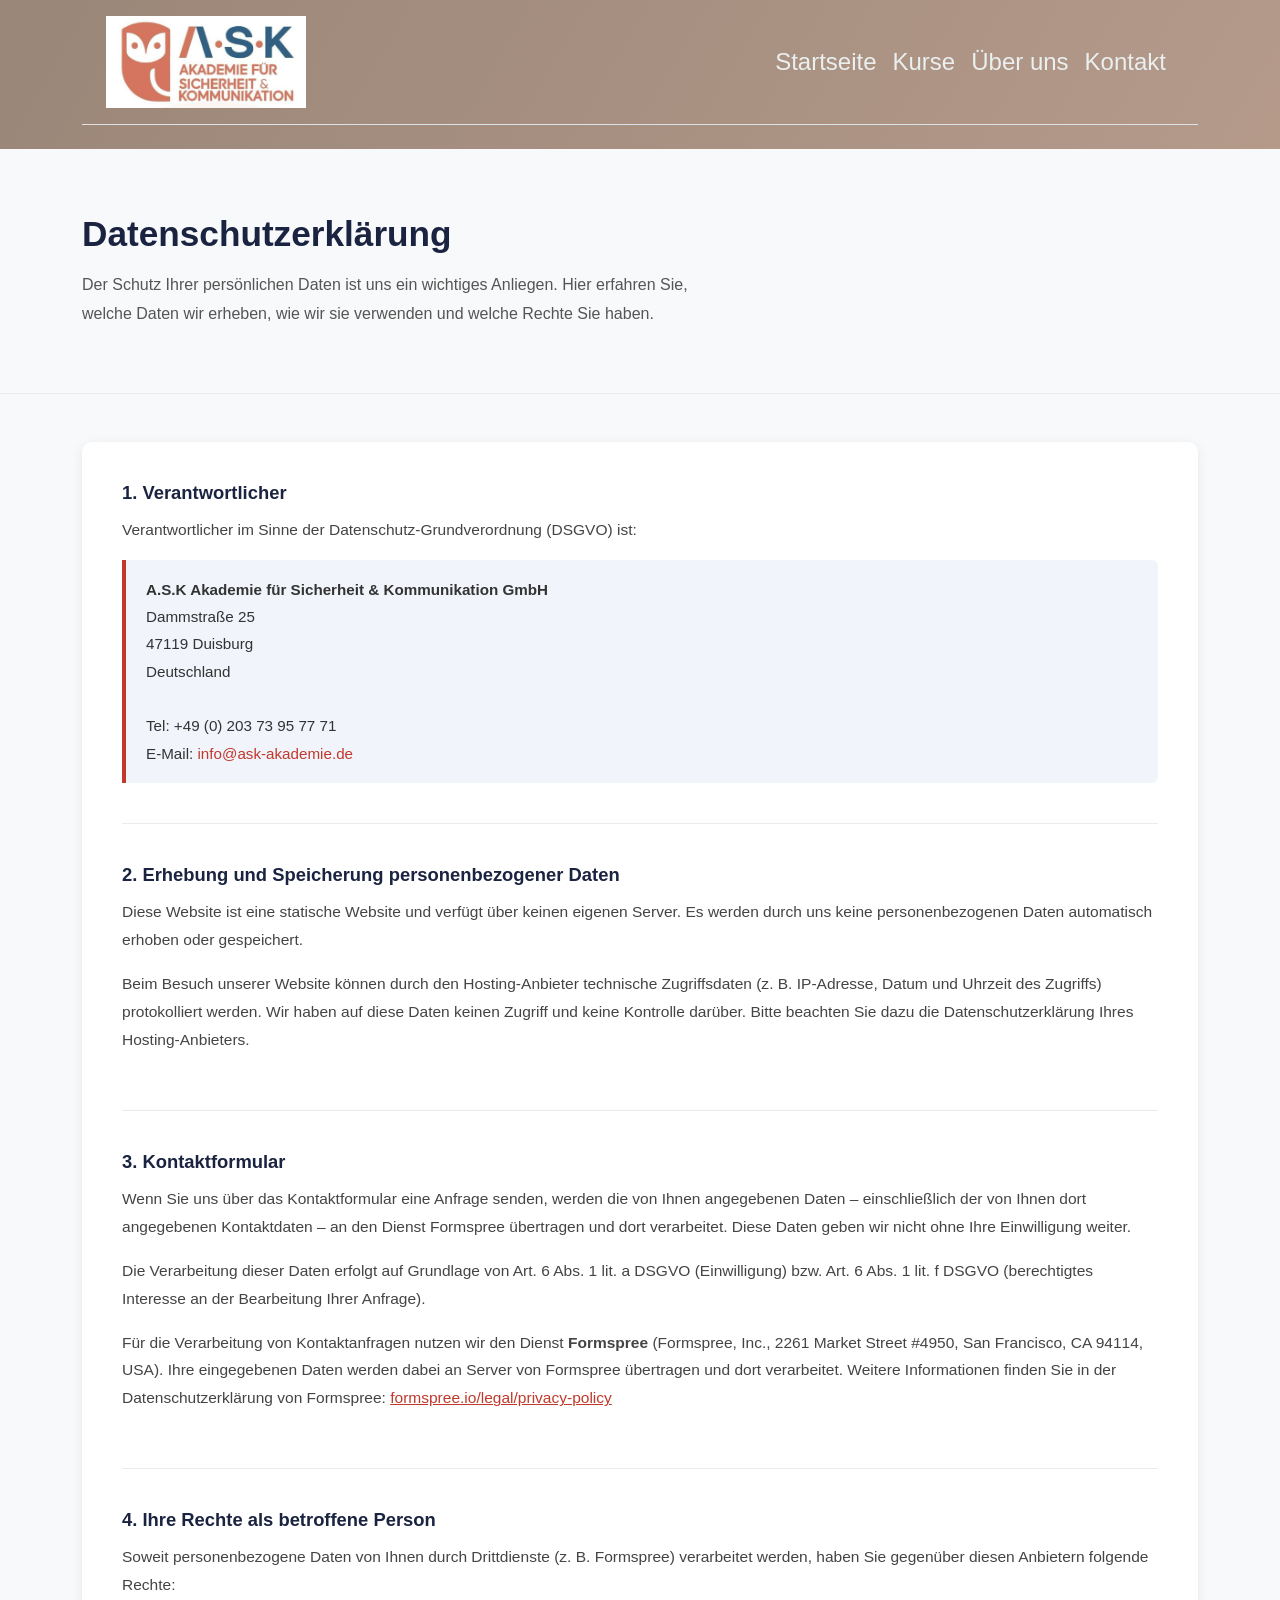
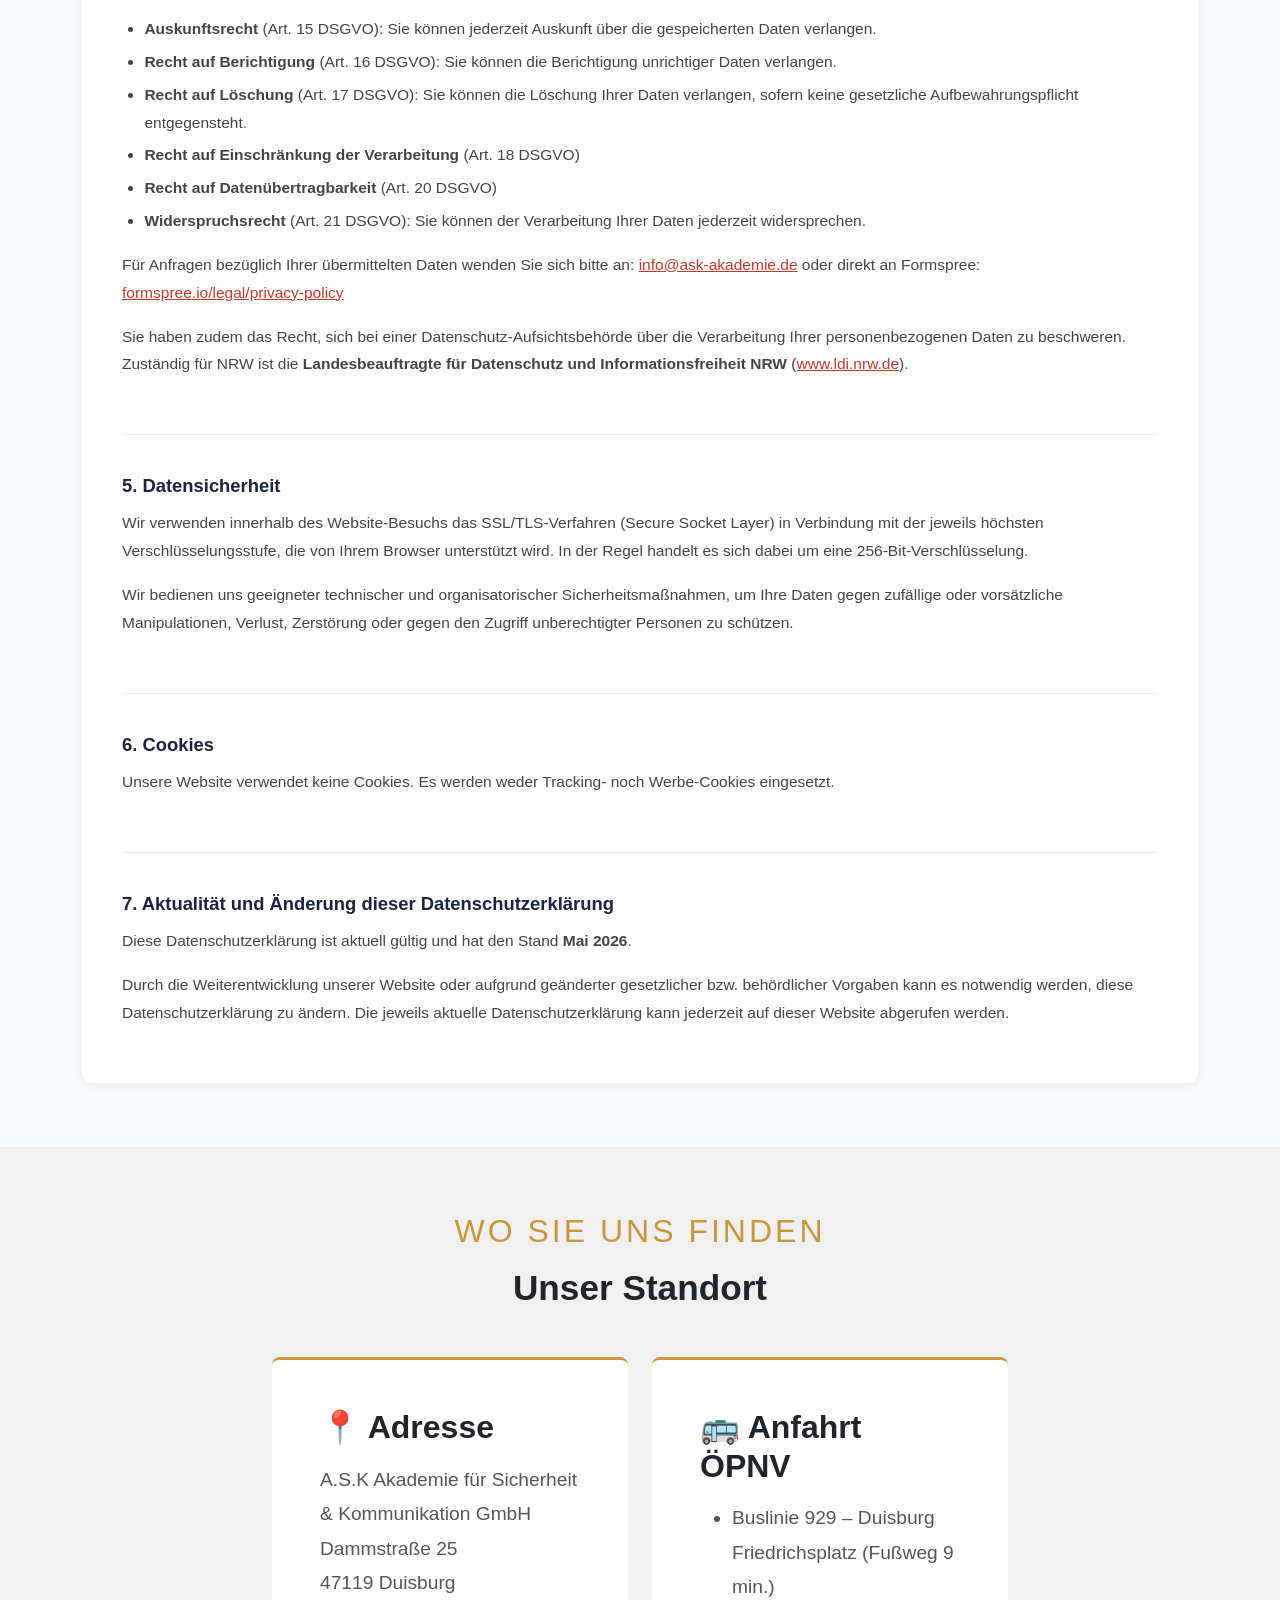
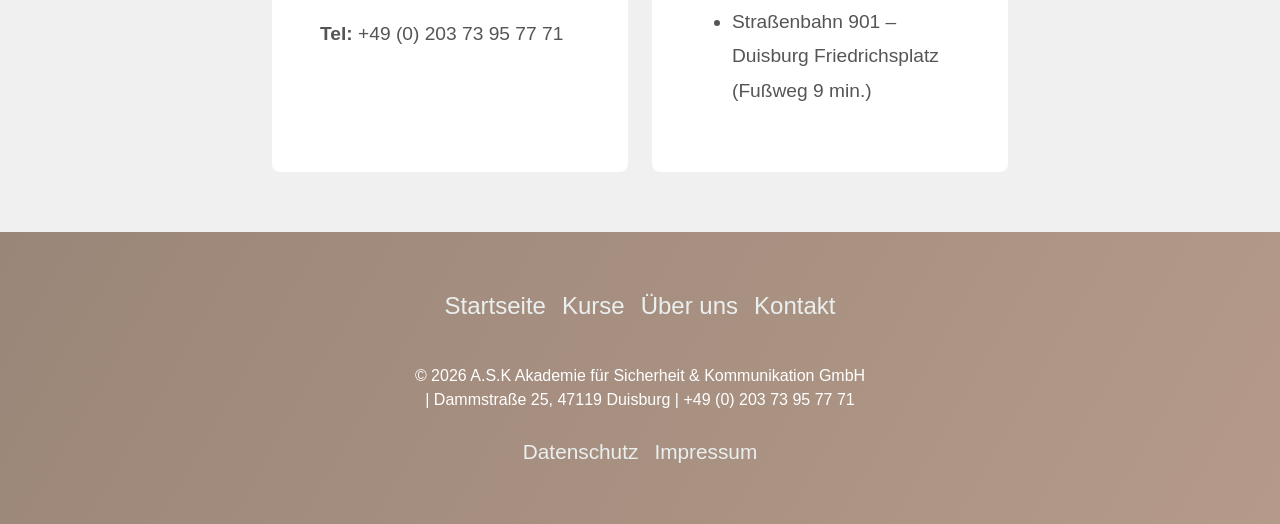
==== commit d0d8a9cb: "Add new image asset: kelly-sikkema-_Lm1_R2-Uo4-unsplash.jpg" ====
--- a/datenschutz.html
+++ b/datenschutz.html
@@ -48,6 +48,9 @@
           <ul class="nav d-none d-md-flex" id="navDesktop">
             <li class="nav-item">
               <a href="index.html" class="nav-link px-2">Startseite</a>
+            </li>
+            <li class="nav-item">
+              <a href="Kurse.html" class="nav-link px-2">Kurse</a>
             </li>
             <li class="nav-item">
               <a href="./uber-uns.html" class="nav-link px-2">Über uns</a>
@@ -321,6 +324,9 @@
             <a href="index.html" class="nav-link px-2">Startseite</a>
           </li>
           <li class="nav-item">
+            <a href="Kurse.html" class="nav-link px-2">Kurse</a>
+          </li>
+          <li class="nav-item">
             <a href="uber-uns.html" class="nav-link px-2">Über uns</a>
           </li>
           <li class="nav-item">
--- a/css/style.css
+++ b/css/style.css
@@ -19,6 +19,7 @@
 
 body {
   background-color: #fdf9f7;
+  font-family: "Montserrat", sans-serif;
 }
 
 h3 {
@@ -63,7 +64,7 @@
 /* ── Navigation ── */
 .nav-link {
   color: #eaefef;
-  font-size: 2rem;
+  font-size: 1.5rem;
 }
 
 /* ── Buttons ── */
@@ -767,3 +768,53 @@
 .info-box a:hover {
   text-decoration: underline;
 }
+
+/* ── Floating WhatsApp-Button ── */
+.whatsapp-float {
+  position: fixed;
+  bottom: 32px;
+  right: 24px;
+  z-index: 999;
+  display: flex;
+  align-items: center;
+  gap: 12px;
+  background-color: var(--ask-mid);
+  color: var(--ask-dark-mid);
+  text-decoration: none;
+  padding: 12px 18px;
+  border-radius: 6px;
+  font-size: 0.85rem;
+  font-weight: 600;
+  box-shadow: 0 4px 16px rgba(0, 0, 0, 0.2);
+  transition:
+    background-color 0.2s,
+    transform 0.2s;
+  line-height: 1.4;
+}
+
+.whatsapp-float:hover {
+  background-color: #b89080;
+  color: var(--ask-text-light);
+  transform: translateY(-2px);
+}
+
+.whatsapp-float svg {
+  fill: #128c7e;
+  flex-shrink: 0;
+}
+
+.whatsapp-float:hover svg {
+  fill: #128c7e;
+}
+
+/* Auf Mobilgeräten nur Icon anzeigen */
+@media (max-width: 768px) {
+  .whatsapp-float span {
+    display: none;
+  }
+
+  .whatsapp-float {
+    padding: 14px;
+    border-radius: 50%;
+  }
+}
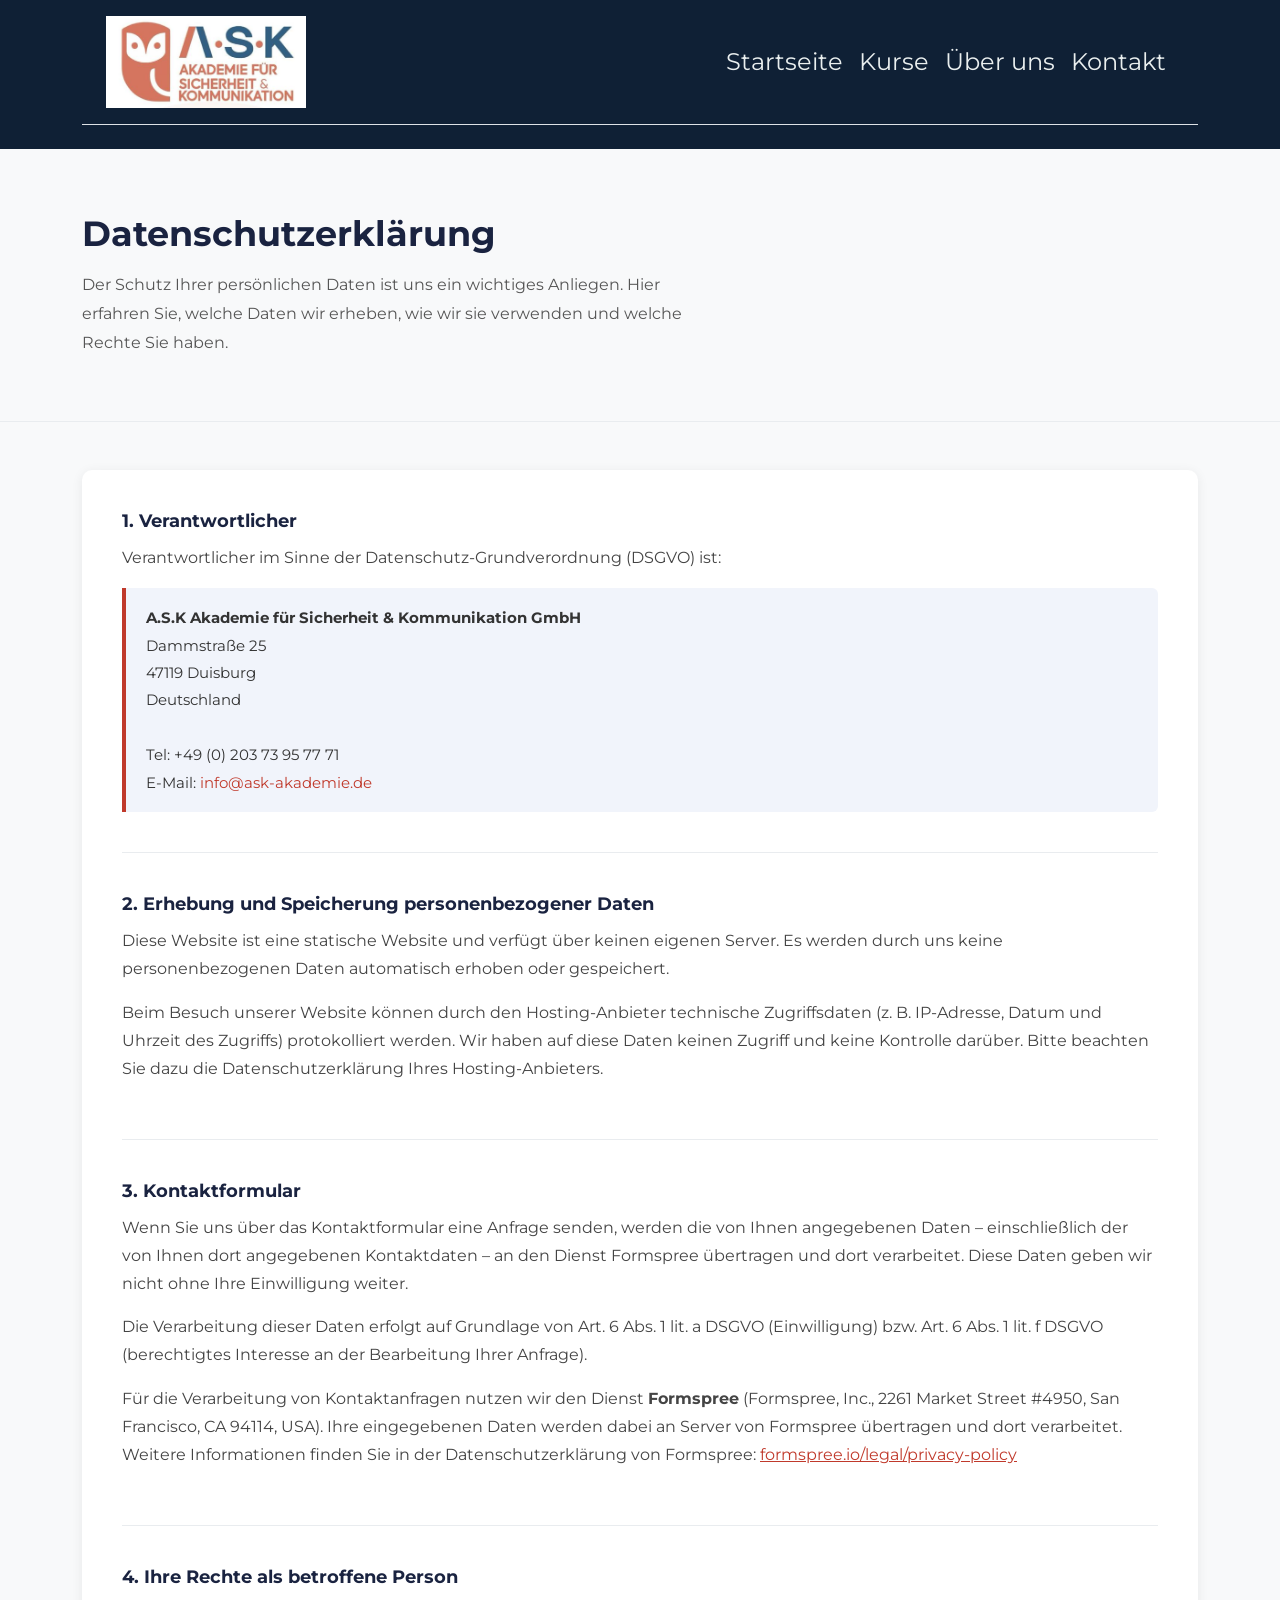
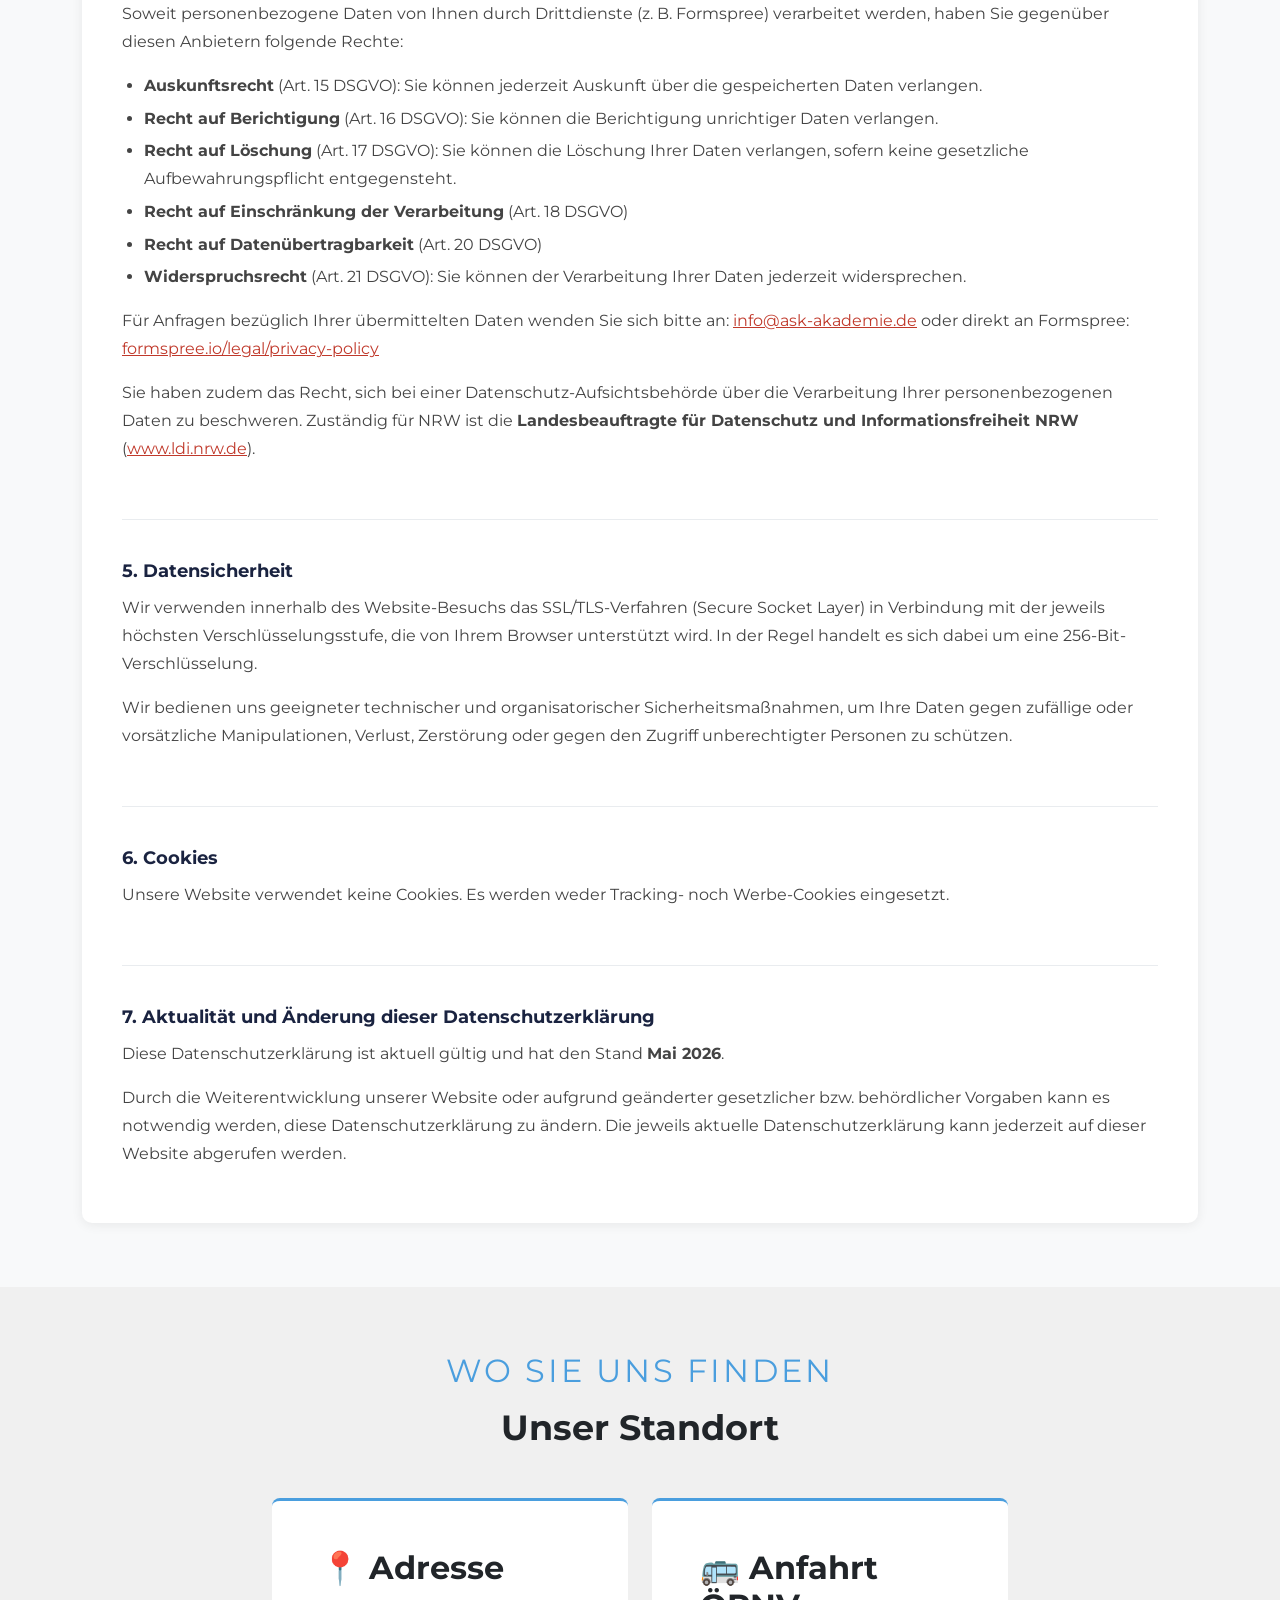
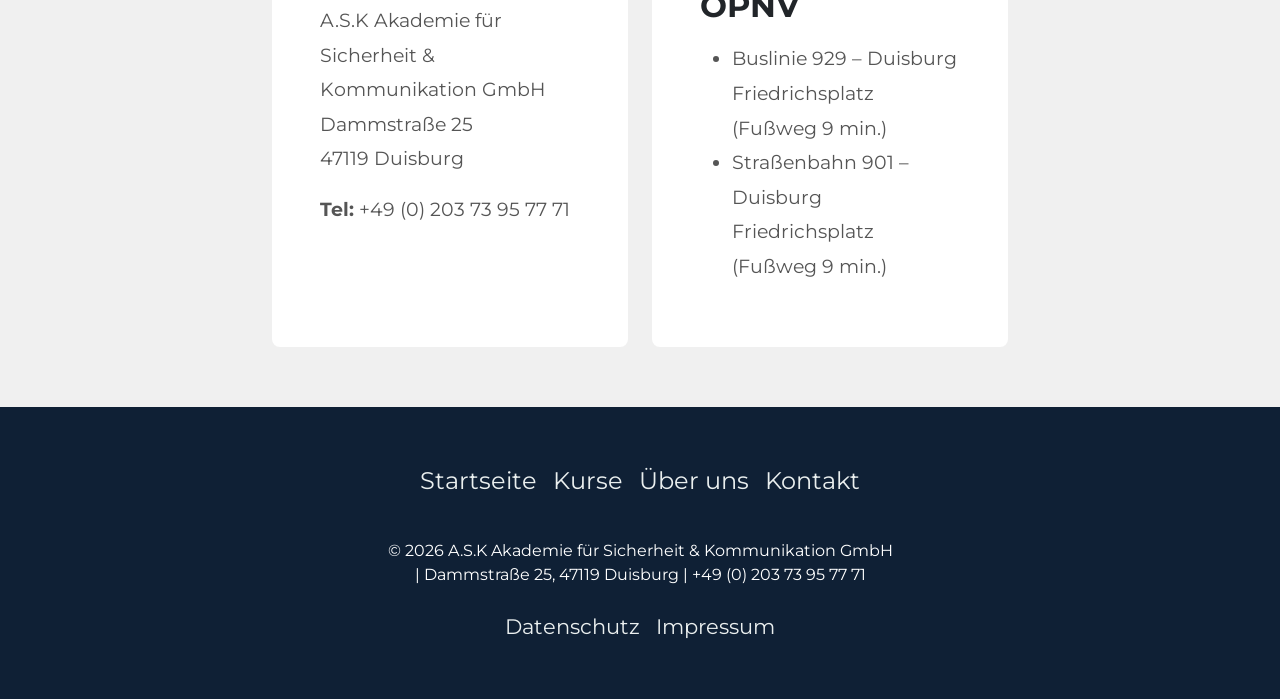
==== commit 0cd81c02: "Update course overview and add accordion table for better navigation" ====
--- a/datenschutz.html
+++ b/datenschutz.html
@@ -4,6 +4,10 @@
     <meta charset="UTF-8" />
     <meta name="viewport" content="width=device-width, initial-scale=1.0" />
     <title>Datenschutzerklärung | A.S.K Akademie</title>
+    <link
+      href="https://fonts.googleapis.com/css2?family=Montserrat:wght@400;600;700&display=swap"
+      rel="stylesheet"
+    />
 
     <!-- Bootstrap CSS -->
     <link
--- a/css/style.css
+++ b/css/style.css
@@ -13,33 +13,13 @@
   --ask-text-light: #e8d5c8; /* Helles Beige – Text auf dunklem Hintergrund */
 }
 
-/* ============================================================
-   GLOBAL – Basis-Styles für alle Seiten
-   ============================================================ */
-
-body {
-  background-color: #fdf9f7;
-  font-family: "Montserrat", sans-serif;
-}
-
-h3 {
-  color: azure;
-}
-
-hr {
-  width: 60px;
-  border: 2px solid #e8d5c8;
-}
-
-img {
-  height: auto;
-  max-width: 100%;
-}
-
-.logo {
-  width: 100%;
-  max-width: 200px;
-  height: auto;
+:root {
+  --ask-dark: #1e3a5f; /* Dunkelblau – Hauptfarbe */
+  --ask-dark-mid: #0f2035; /* Sehr dunkel – Zwischenbereiche */
+  --ask-accent: #4a9ede; /* Hellblau – Buttons, Akzente, Linien */
+  --ask-light: #f4f8fc; /* Sehr helles Blau-Weiß – Hintergründe */
+  --ask-mid: #7aabcf; /* Mittleres Blau – Zwischenbereiche */
+  --ask-text-light: #c8dff0; /* Helles Blau-Beige – Text auf dunklem Hintergrund */
 }
 
 /* ── Gradient-Hintergrund (z.B. Footer/Banner) ── */
@@ -47,6 +27,38 @@
   background: linear-gradient(300deg, #caaa98, #9a8678);
   background-size: 180% 180%;
   animation: gradient-animation 18s ease infinite;
+}
+
+.gradient-background {
+  background: #0f2035;
+}
+/* ============================================================
+   GLOBAL – Basis-Styles für alle Seiten
+   ============================================================ */
+
+body {
+  background-color: #fdf9f7;
+  font-family: "Montserrat", sans-serif;
+}
+
+h3 {
+  color: azure;
+}
+
+hr {
+  width: 60px;
+  border: 2px solid #e8d5c8;
+}
+
+img {
+  height: auto;
+  max-width: 100%;
+}
+
+.logo {
+  width: 100%;
+  max-width: 200px;
+  height: auto;
 }
 
 @keyframes gradient-animation {
@@ -818,3 +830,200 @@
     border-radius: 50%;
   }
 }
+
+/* ============================================================
+   KURSE – Accordion-Tabelle
+   ============================================================ */
+
+.kurse-section-wrap {
+  padding: 3rem 0;
+  background-color: var(--ask-light);
+}
+
+.kurse-category {
+  margin-bottom: 3rem;
+}
+
+.kurse-category-title {
+  color: var(--ask-accent);
+  font-size: 13px;
+  font-weight: 700;
+  letter-spacing: 0.08em;
+  text-transform: uppercase;
+  border-bottom: 2px solid var(--ask-accent);
+  padding-bottom: 8px;
+  margin-bottom: 0;
+}
+
+.kurse-table {
+  width: 100%;
+  border-collapse: collapse;
+  background-color: #fff;
+}
+
+.kurse-table thead tr {
+  border-bottom: 1px solid var(--ask-mid);
+  background-color: var(--ask-dark-mid);
+}
+
+.kurse-table thead th {
+  font-size: 12px;
+  color: var(--ask-text-light);
+  font-weight: 400;
+  padding: 10px 12px;
+  text-align: left;
+}
+
+.kurse-table thead th:last-child {
+  text-align: right;
+}
+
+.kurse-row {
+  cursor: pointer;
+  transition: background 0.15s ease;
+}
+
+.kurse-row:hover {
+  background-color: #f5ede6;
+}
+
+.kurse-row td {
+  padding: 16px 12px;
+  font-size: 14px;
+  border-bottom: 1px solid var(--ask-text-light);
+  vertical-align: middle;
+  color: var(--ask-dark-mid);
+}
+
+.kurse-row td.kurs-name {
+  font-weight: 600;
+  color: var(--ask-dark);
+}
+
+.kurse-row td.kurs-ort,
+.kurse-row td.kurs-start {
+  color: var(--ask-dark);
+  font-size: 13px;
+  opacity: 0.75;
+}
+
+.kurse-row td.kurs-toggle {
+  text-align: right;
+}
+
+.kurse-toggle-btn {
+  background: none;
+  border: none;
+  cursor: pointer;
+  padding: 4px 8px;
+  display: inline-flex;
+  align-items: center;
+  justify-content: center;
+  color: var(--ask-accent);
+  font-size: 20px;
+  transition: transform 0.25s ease;
+}
+
+.kurse-toggle-btn.open {
+  transform: rotate(180deg);
+}
+
+.detail-row td {
+  padding: 0 !important;
+  border-bottom: 1px solid var(--ask-mid);
+}
+
+.detail-inner {
+  overflow: hidden;
+  max-height: 0;
+  transition:
+    max-height 0.35s ease,
+    padding 0.25s ease;
+  background-color: var(--ask-dark-mid);
+  padding: 0 16px;
+}
+
+.detail-inner.open {
+  max-height: 500px;
+  padding: 20px 16px;
+}
+
+.detail-grid {
+  display: flex;
+  flex-wrap: wrap;
+  gap: 1.5rem;
+  margin-bottom: 14px;
+}
+
+.detail-item .detail-label {
+  font-size: 11px;
+  color: var(--ask-mid);
+  margin-bottom: 2px;
+  text-transform: uppercase;
+  letter-spacing: 0.05em;
+}
+
+.detail-item .detail-val {
+  font-size: 14px;
+  font-weight: 600;
+  color: var(--ask-text-light);
+}
+
+.detail-desc {
+  font-size: 14px;
+  color: var(--ask-text-light);
+  line-height: 1.65;
+  margin-bottom: 14px;
+  opacity: 0.85;
+}
+
+.detail-tags {
+  margin-bottom: 16px;
+}
+
+.detail-badge {
+  display: inline-block;
+  font-size: 11px;
+  padding: 3px 10px;
+  border-radius: 100px;
+  background-color: rgba(200, 150, 60, 0.18);
+  color: var(--ask-accent);
+  border: 1px solid rgba(200, 150, 60, 0.35);
+  margin-right: 6px;
+  margin-bottom: 4px;
+  font-weight: 500;
+}
+
+.detail-anmelden {
+  font-size: 14px;
+  padding: 8px 22px;
+  border-radius: 6px;
+  background-color: var(--ask-accent);
+  color: var(--ask-dark-mid);
+  border: none;
+  cursor: pointer;
+  text-decoration: none;
+  display: inline-block;
+  font-weight: 700;
+  transition: background 0.2s ease;
+}
+
+.detail-anmelden:hover {
+  background-color: #b5822e;
+  color: var(--ask-dark-mid);
+}
+
+@media (max-width: 576px) {
+  .kurse-table thead th:nth-child(2),
+  .kurse-row td:nth-child(2) {
+    display: none;
+  }
+}
+
+.navbar-toggler {
+  border-color: rgba(255, 255, 255, 0.5);
+}
+
+.navbar-toggler-icon {
+  background-image: url("data:image/svg+xml,%3csvg xmlns='http://www.w3.org/2000/svg' viewBox='0 0 30 30'%3e%3cpath stroke='rgba%28255, 255, 255, 0.9%29' stroke-linecap='round' stroke-miterlimit='10' stroke-width='2' d='M4 7h22M4 15h22M4 23h22'/%3e%3c/svg%3e");
+}
